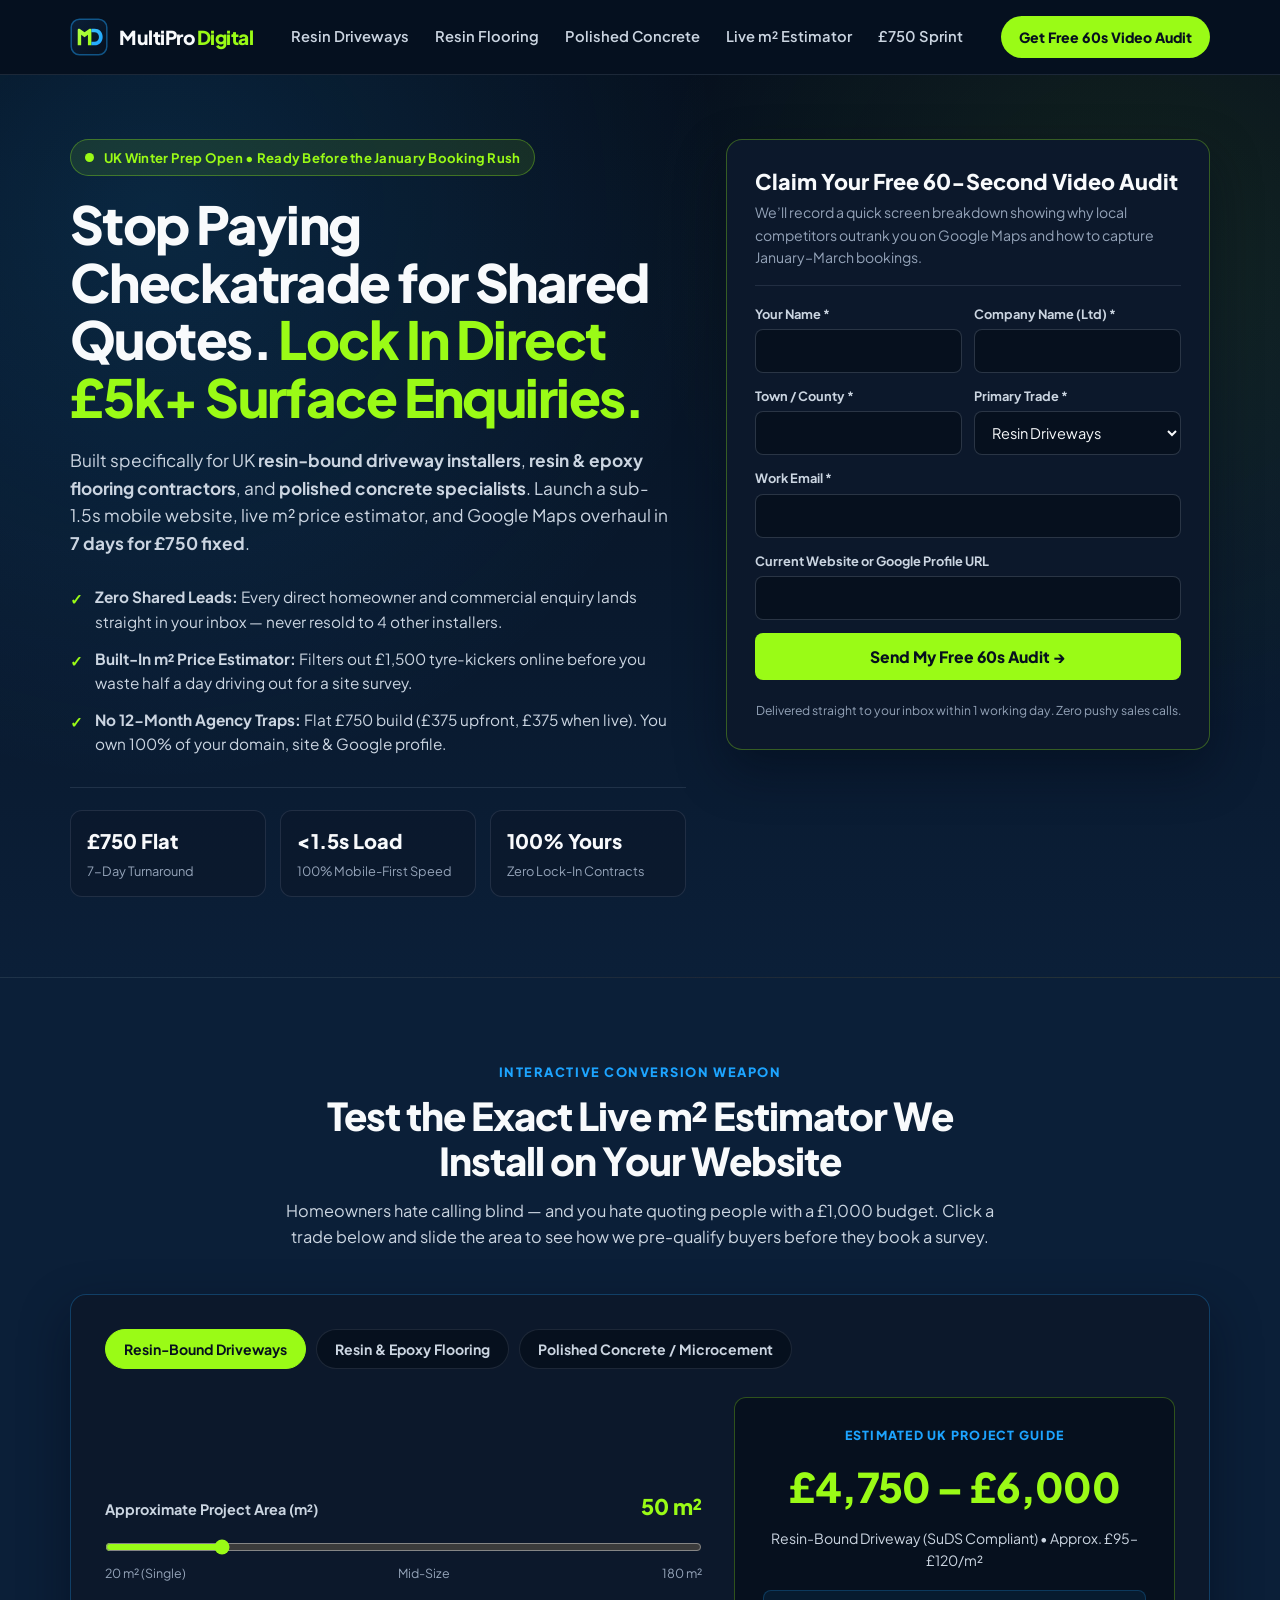
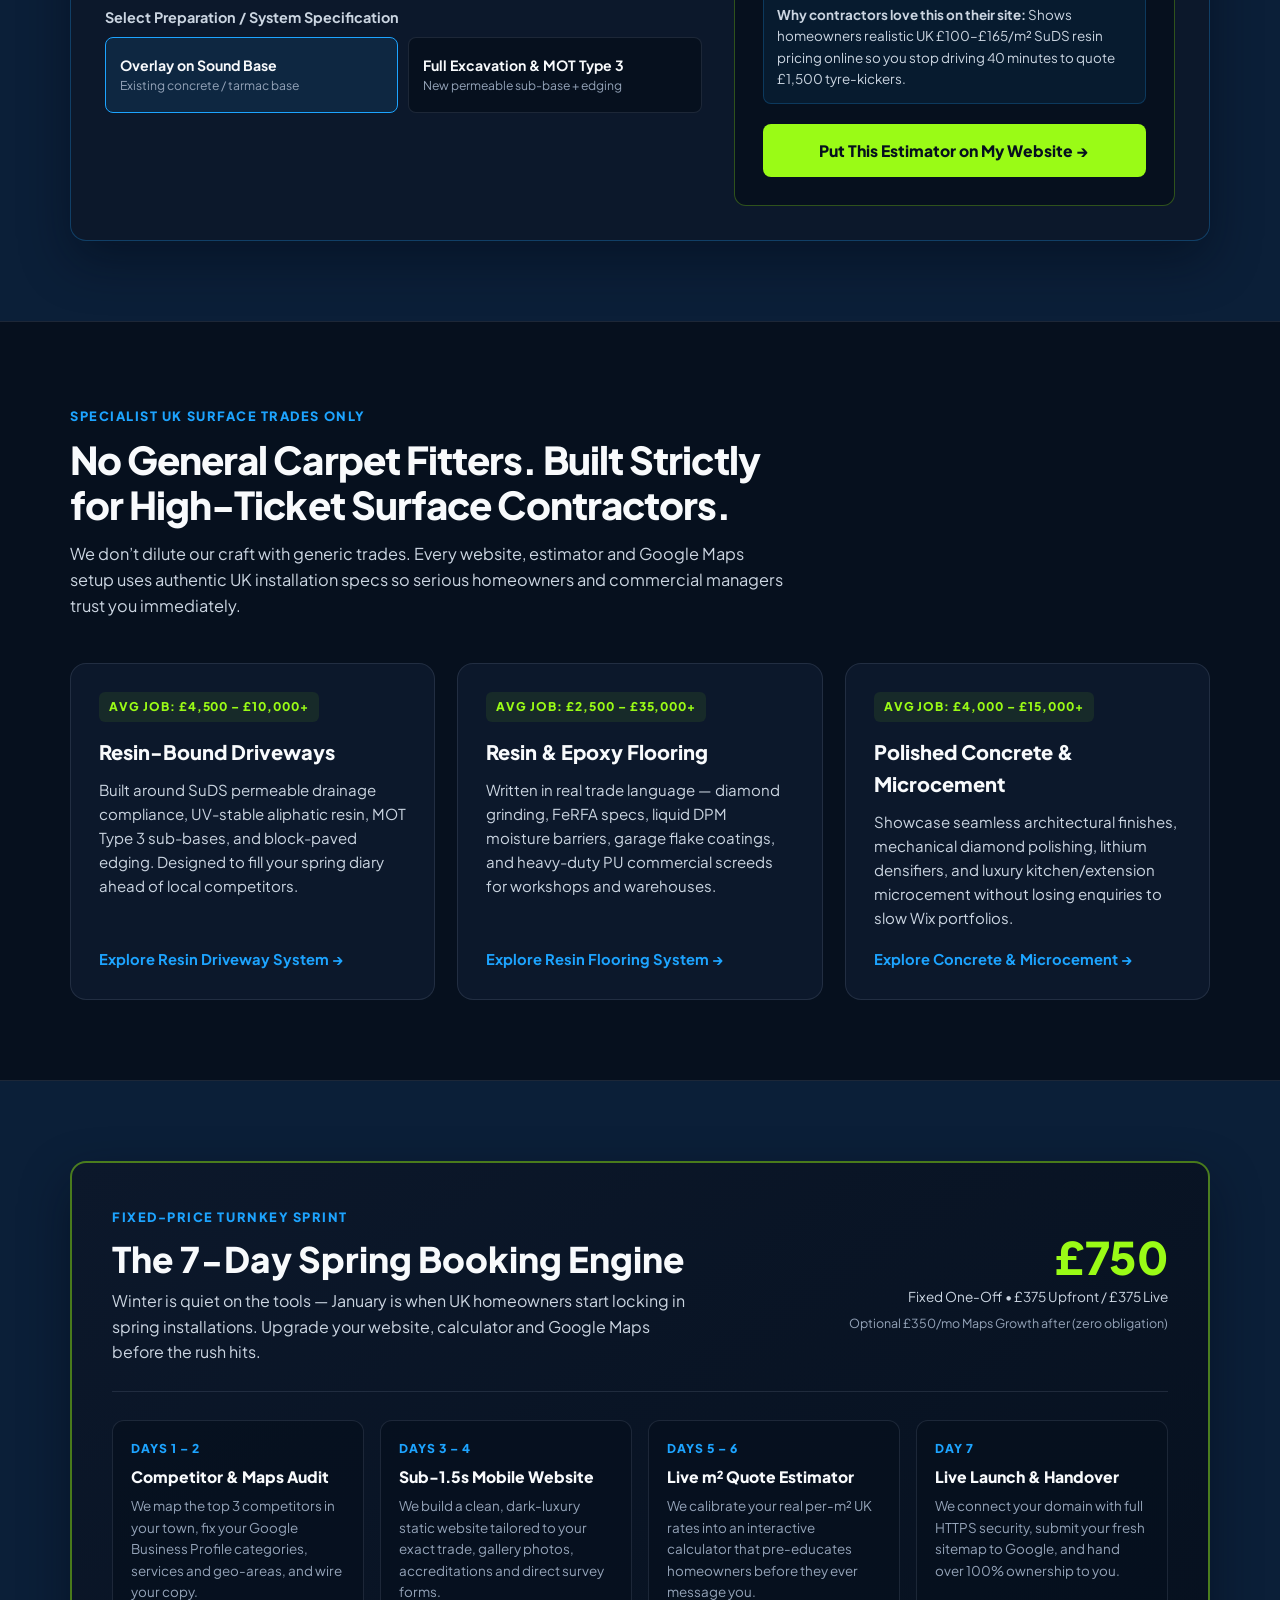
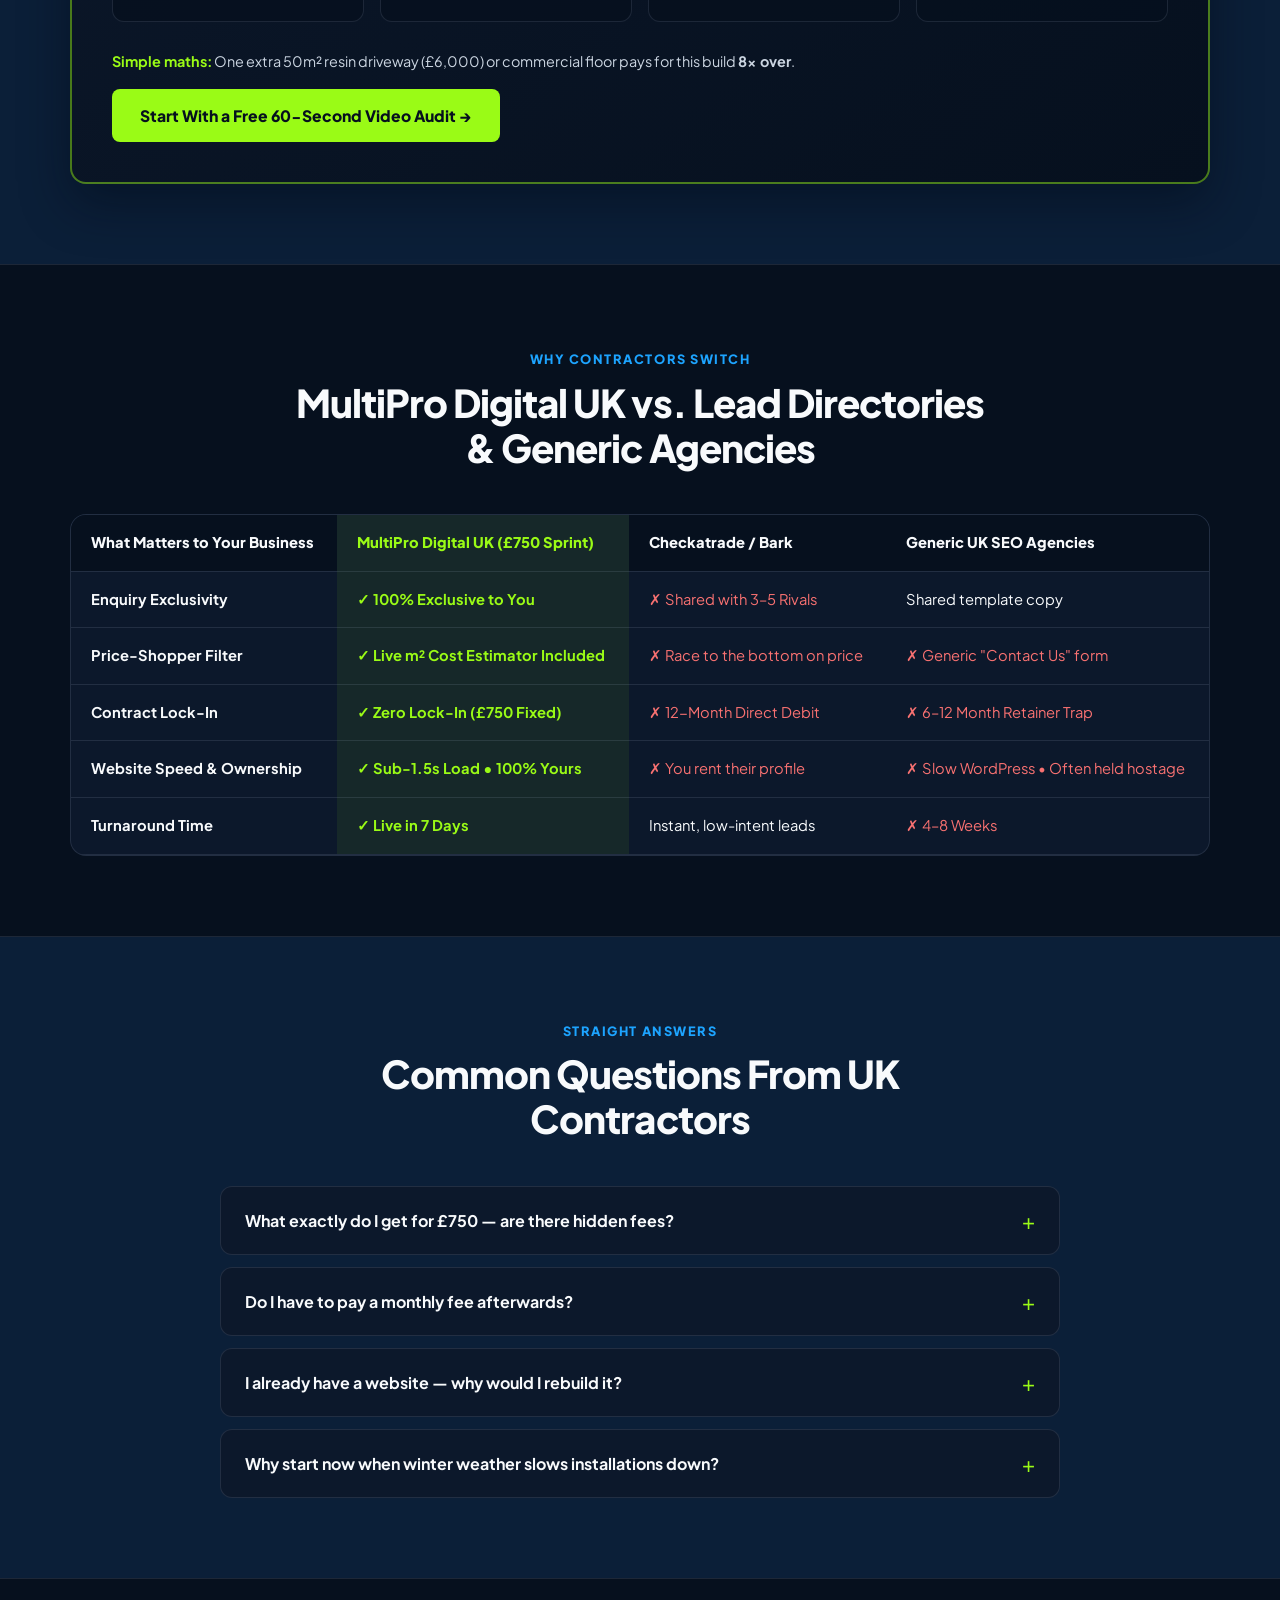
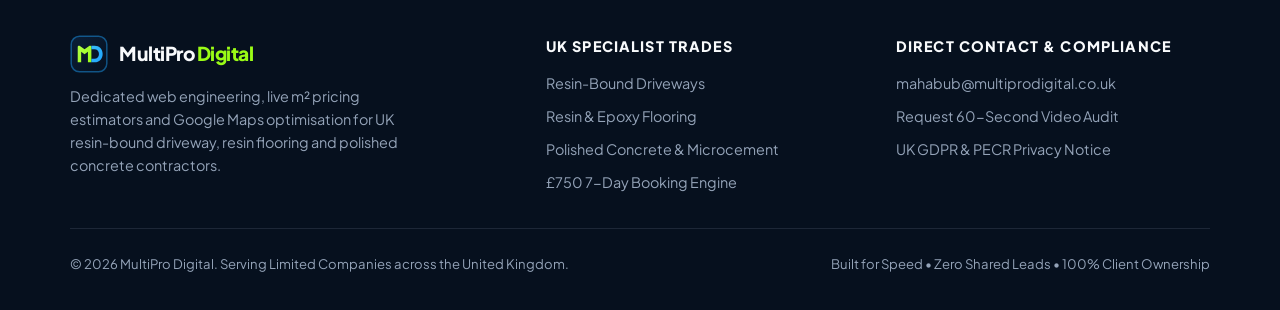
==== index.html @ d2c5cb58 "Remove form input placeholder texts across all landing pages" ====
<!DOCTYPE html>
<html lang="en-GB">
<head>
  <meta charset="UTF-8">
  <meta name="viewport" content="width=device-width, initial-scale=1.0">
  <title>MultiPro Digital UK | Websites, m² Estimators & Google Maps for Resin Driveway & Flooring Contractors</title>
  <meta name="description" content="Built exclusively for UK resin-bound driveway installers, resin/epoxy flooring firms and polished concrete contractors. Launch a sub-1.5s website, instant m² price estimator and Google Maps overhaul in 7 days for a flat £750.">
  <link rel="canonical" href="https://multiprodigital.co.uk/">
  <link rel="icon" type="image/svg+xml" href="/favicon.svg">
  <link rel="icon" href="/favicon.ico" sizes="any">
  <link rel="apple-touch-icon" href="/apple-touch-icon.png">
  <meta property="og:title" content="MultiPro Digital UK | 7-Day Spring Booking Engine for Resin & Specialist Surface Contractors">
  <meta property="og:description" content="Stop paying Checkatrade & Bark for shared leads. Get a high-speed website, live m² cost estimator and Google Maps 3-Pack overhaul in 7 days for £750 fixed.">
  <meta property="og:type" content="website">
  <meta property="og:url" content="https://multiprodigital.co.uk/">
  <link rel="preconnect" href="https://fonts.googleapis.com">
  <link rel="preconnect" href="https://fonts.gstatic.com" crossorigin>
  <link href="https://fonts.googleapis.com/css2?family=Plus+Jakarta+Sans:wght@500;600;700;800&display=optional" rel="stylesheet">
  <link rel="stylesheet" href="/styles.css">

  <script type="application/ld+json">
  {
    "@context": "https://schema.org",
    "@graph": [
      {
        "@type": "WebSite",
        "@id": "https://multiprodigital.co.uk/#website",
        "url": "https://multiprodigital.co.uk/",
        "name": "MultiPro Digital UK",
        "inLanguage": "en-GB",
        "description": "High-speed websites, instant m² pricing estimators and Google Maps optimisation for UK resin-bound driveway and specialist resin flooring contractors."
      },
      {
        "@type": "ProfessionalService",
        "@id": "https://multiprodigital.co.uk/#service",
        "name": "MultiPro Digital UK",
        "url": "https://multiprodigital.co.uk/",
        "email": "mahabub@multiprodigital.co.uk",
        "areaServed": {
          "@type": "Country",
          "name": "United Kingdom"
        },
        "priceRange": "£750",
        "serviceType": [
          "Resin-Bound Driveway Contractor Websites",
          "Resin & Epoxy Flooring Google Business Profile Optimisation",
          "Instant m² Price Estimator Software",
          "Polished Concrete & Microcement Local Search Systems"
        ]
      },
      {
        "@type": "FAQPage",
        "mainEntity": [
          {
            "@type": "Question",
            "name": "What is included in the £750 7-Day Spring Booking Engine?",
            "acceptedAnswer": {
              "@type": "Answer",
              "text": "You get a custom-built, ultra-fast mobile website, a live m² cost estimator calibrated to your real UK pricing, and a complete Google Business Profile overhaul to help you rank higher on Google Maps — delivered in 7 days for a flat £750 (£375 upfront, £375 on launch)."
            }
          },
          {
            "@type": "Question",
            "name": "Am I locked into a 12-month marketing contract?",
            "acceptedAnswer": {
              "@type": "Answer",
              "text": "Never. The £750 build is a one-off fixed fee with zero monthly lock-in. You keep 100% ownership of your domain, website and Google Business Profile. Optional ongoing Google Maps growth is strictly month-to-month."
            }
          },
          {
            "@type": "Question",
            "name": "How does the instant m² estimator stop time-wasters?",
            "acceptedAnswer": {
              "@type": "Answer",
              "text": "Homeowners enter their approximate square metres and base condition to see a realistic UK £ guide range (such as £100–£165/m² for SuDS resin driveways) before requesting a site survey. Bargain hunters expecting a £1,200 driveway filter themselves out before you burn diesel driving over."
            }
          },
          {
            "@type": "Question",
            "name": "Why not just pay Checkatrade or Bark for enquiries?",
            "acceptedAnswer": {
              "@type": "Answer",
              "text": "Lead directories resell the same homeowner's phone number to 3–5 competing installers at once, turning every quote into a race to the bottom on price. Your own Google Maps listing and high-speed website send 100% exclusive enquiries straight to your business."
            }
          }
        ]
      }
    ]
  }
  </script>
</head>
<body>
  <header class="site-header">
    <div class="container header-inner">
      <a href="/" class="brand" aria-label="MultiPro Digital Home">
        <img src="/favicon.svg" alt="" width="38" height="38" class="brand-icon" aria-hidden="true">
        <span>MultiPro <span class="brand-accent">Digital</span></span>
      </a>

      <nav class="nav-links" data-nav-links>
        <a href="/resin-driveways/">Resin Driveways</a>
        <a href="/resin-flooring/">Resin Flooring</a>
        <a href="/polished-concrete/">Polished Concrete</a>
        <a href="#estimator">Live m² Estimator</a>
        <a href="#offer">£750 Sprint</a>
      </nav>

      <a href="#audit" class="header-cta">Get Free 60s Video Audit</a>
      <button class="menu-toggle" type="button" aria-label="Toggle Menu" aria-expanded="false" data-menu-toggle>☰</button>
    </div>
  </header>

  <main>
    <!-- HERO -->
    <section class="hero">
      <div class="container hero-grid">
        <div>
          <div class="status-badge">
            <span class="pulse-dot"></span>
            UK Winter Prep Open • Ready Before the January Booking Rush
          </div>
          <h1>Stop Paying Checkatrade for Shared Quotes. <span class="accent">Lock In Direct £5k+ Surface Enquiries.</span></h1>
          <p class="hero-lead">
            Built specifically for UK <strong>resin-bound driveway installers</strong>, <strong>resin &amp; epoxy flooring contractors</strong>, and <strong>polished concrete specialists</strong>. Launch a sub-1.5s mobile website, live m² price estimator, and Google Maps overhaul in <strong>7 days for £750 fixed</strong>.
          </p>

          <ul class="hero-bullets">
            <li><span class="check-icon">✓</span><span><strong>Zero Shared Leads:</strong> Every direct homeowner and commercial enquiry lands straight in your inbox — never resold to 4 other installers.</span></li>
            <li><span class="check-icon">✓</span><span><strong>Built-In m² Price Estimator:</strong> Filters out £1,500 tyre-kickers online before you waste half a day driving out for a site survey.</span></li>
            <li><span class="check-icon">✓</span><span><strong>No 12-Month Agency Traps:</strong> Flat £750 build (£375 upfront, £375 when live). You own 100% of your domain, site &amp; Google profile.</span></li>
          </ul>

          <div class="hero-trust-strip">
            <div class="trust-metric">
              <strong>£750 Flat</strong>
              <span>7-Day Turnaround</span>
            </div>
            <div class="trust-metric">
              <strong>&lt;1.5s Load</strong>
              <span>100% Mobile-First Speed</span>
            </div>
            <div class="trust-metric">
              <strong>100% Yours</strong>
              <span>Zero Lock-In Contracts</span>
            </div>
          </div>
        </div>

        <!-- RIGHT-ALIGNED AUDIT FORM -->
        <aside class="audit-card" id="audit">
          <div class="audit-card-header">
            <h2>Claim Your Free 60-Second Video Audit</h2>
            <p>We’ll record a quick screen breakdown showing why local competitors outrank you on Google Maps and how to capture January–March bookings.</p>
          </div>

          <form class="form-grid" data-audit-form>
            <input type="hidden" name="_subject" value="New UK 60s Video Audit Request (multiprodigital.co.uk)">
            <input type="hidden" name="_template" value="table">
            <input type="hidden" name="_ts" value="">
            <input type="text" name="_honey" class="hp-field" aria-hidden="true" aria-label="Leave blank" tabindex="-1" autocomplete="off">

            <div class="form-row-2">
              <div class="form-field">
                <label for="name">Your Name *</label>
                <input id="name" name="Name" type="text" required>
              </div>
              <div class="form-field">
                <label for="company">Company Name (Ltd) *</label>
                <input id="company" name="Company" type="text" required>
              </div>
            </div>

            <div class="form-row-2">
              <div class="form-field">
                <label for="town">Town / County *</label>
                <input id="town" name="Town_County" type="text" required>
              </div>
              <div class="form-field">
                <label for="trade">Primary Trade *</label>
                <select id="trade" name="Trade" required>
                  <option value="Resin-Bound Driveways">Resin Driveways</option>
                  <option value="Resin & Epoxy Flooring">Resin &amp; Epoxy Flooring</option>
                  <option value="Polished Concrete / Microcement">Polished Concrete</option>
                </select>
              </div>
            </div>

            <div class="form-field">
              <label for="email">Work Email *</label>
              <input id="email" name="Email" type="email" required>
            </div>

            <div class="form-field">
              <label for="website">Current Website or Google Profile URL</label>
              <input id="website" name="Website" type="text">
            </div>

            <button type="submit" class="btn-primary">Send My Free 60s Audit&nbsp;→</button>
            <p class="form-footnote">Delivered straight to your inbox within 1 working day. Zero pushy sales calls.</p>
            <div class="form-feedback" data-form-feedback></div>
          </form>
        </aside>
      </div>
    </section>

    <!-- LIVE UK m2 ESTIMATOR -->
    <section class="section" id="estimator">
      <div class="container">
        <div class="section-header center">
          <span class="section-kicker">Interactive Conversion Weapon</span>
          <h2>Test the Exact Live m² Estimator We Install on Your Website</h2>
          <p>Homeowners hate calling blind — and you hate quoting people with a £1,000 budget. Click a trade below and slide the area to see how we pre-qualify buyers before they book a survey.</p>
        </div>

        <div class="estimator-shell" data-estimator data-default-trade="driveway">
          <div class="trade-tabs" role="tablist" aria-label="Select UK Surface Trade">
            <button type="button" role="tab" aria-selected="true" class="trade-tab active" data-trade-tab="driveway">Resin-Bound Driveways</button>
            <button type="button" role="tab" aria-selected="false" class="trade-tab" data-trade-tab="flooring">Resin &amp; Epoxy Flooring</button>
            <button type="button" role="tab" aria-selected="false" class="trade-tab" data-trade-tab="concrete">Polished Concrete / Microcement</button>
          </div>

          <div class="estimator-grid">
            <div class="est-controls">
              <div>
                <div class="est-label-row">
                  <label for="area-slider">Approximate Project Area (m²)</label>
                  <span class="est-area-readout" data-area-readout>50 m²</span>
                </div>
                <input id="area-slider" class="range-slider" type="range" min="20" max="180" step="5" value="50" data-area-slider>
                <div class="range-scale">
                  <span>20 m² (Single)</span>
                  <span>Mid-Size</span>
                  <span data-max-scale>180 m²</span>
                </div>
              </div>

              <div>
                <div class="est-label-row">
                  <label>Select Preparation / System Specification</label>
                </div>
                <div class="spec-options" data-spec-options></div>
              </div>
            </div>

            <div class="est-output">
              <div class="est-output-tag">Estimated UK Project Guide</div>
              <div class="est-price-range" data-price-range>£4,750 – £6,000</div>
              <div class="est-rate-detail" data-rate-detail>Resin-Bound Driveway • Approx. £95–£120/m²</div>
              <div class="est-why-box" data-why-box></div>
              <a href="#audit" class="btn-primary">Put This Estimator on My Website →</a>
            </div>
          </div>
        </div>
      </div>
    </section>

    <!-- SPECIALIST TRADE PAGES -->
    <section class="section section-dark" id="trades">
      <div class="container">
        <div class="section-header">
          <span class="section-kicker">Specialist UK Surface Trades Only</span>
          <h2>No General Carpet Fitters. Built Strictly for High-Ticket Surface Contractors.</h2>
          <p>We don’t dilute our craft with generic trades. Every website, estimator and Google Maps setup uses authentic UK installation specs so serious homeowners and commercial managers trust you immediately.</p>
        </div>

        <div class="grid-3">
          <article class="card">
            <div>
              <span class="card-tag">Avg Job: £4,500 – £10,000+</span>
              <h3>Resin-Bound Driveways</h3>
              <p>Built around SuDS permeable drainage compliance, UV-stable aliphatic resin, MOT Type 3 sub-bases, and block-paved edging. Designed to fill your spring diary ahead of local competitors.</p>
            </div>
            <a href="/resin-driveways/" class="card-link">Explore Resin Driveway System →</a>
          </article>

          <article class="card">
            <div>
              <span class="card-tag">Avg Job: £2,500 – £35,000+</span>
              <h3>Resin &amp; Epoxy Flooring</h3>
              <p>Written in real trade language — diamond grinding, FeRFA specs, liquid DPM moisture barriers, garage flake coatings, and heavy-duty PU commercial screeds for workshops and warehouses.</p>
            </div>
            <a href="/resin-flooring/" class="card-link">Explore Resin Flooring System →</a>
          </article>

          <article class="card">
            <div>
              <span class="card-tag">Avg Job: £4,000 – £15,000+</span>
              <h3>Polished Concrete &amp; Microcement</h3>
              <p>Showcase seamless architectural finishes, mechanical diamond polishing, lithium densifiers, and luxury kitchen/extension microcement without losing enquiries to slow Wix portfolios.</p>
            </div>
            <a href="/polished-concrete/" class="card-link">Explore Concrete &amp; Microcement →</a>
          </article>
        </div>
      </div>
    </section>

    <!-- £750 SPRING BOOKING ENGINE OFFER -->
    <section class="section" id="offer">
      <div class="container">
        <div class="offer-shell">
          <div class="offer-top">
            <div>
              <span class="section-kicker">Fixed-Price Turnkey Sprint</span>
              <h2 style="font-size:clamp(1.6rem,3vw,2.2rem);font-weight:800;line-height:1.2;">The 7-Day Spring Booking Engine</h2>
              <p style="color:var(--text-secondary);max-width:580px;margin-top:8px;">
                Winter is quiet on the tools — January is when UK homeowners start locking in spring installations. Upgrade your website, calculator and Google Maps before the rush hits.
              </p>
            </div>
            <div class="price-tag">
              <div class="price">£750</div>
              <span class="terms">Fixed One-Off • £375 Upfront / £375 Live</span>
              <span class="terms" style="color:var(--text-muted);font-size:0.78rem;">Optional £350/mo Maps Growth after (zero obligation)</span>
            </div>
          </div>

          <div class="sprint-steps">
            <div class="sprint-step">
              <div class="sprint-day">Days 1 – 2</div>
              <h3>Competitor &amp; Maps Audit</h3>
              <p>We map the top 3 competitors in your town, fix your Google Business Profile categories, services and geo-areas, and wire your copy.</p>
            </div>
            <div class="sprint-step">
              <div class="sprint-day">Days 3 – 4</div>
              <h3>Sub-1.5s Mobile Website</h3>
              <p>We build a clean, dark-luxury static website tailored to your exact trade, gallery photos, accreditations and direct survey forms.</p>
            </div>
            <div class="sprint-step">
              <div class="sprint-day">Days 5 – 6</div>
              <h3>Live m² Quote Estimator</h3>
              <p>We calibrate your real per-m² UK rates into an interactive calculator that pre-educates homeowners before they ever message you.</p>
            </div>
            <div class="sprint-step">
              <div class="sprint-day">Day 7</div>
              <h3>Live Launch &amp; Handover</h3>
              <p>We connect your domain with full HTTPS security, submit your fresh sitemap to Google, and hand over 100% ownership to you.</p>
            </div>
          </div>

          <div style="display:flex;flex-wrap:wrap;align-items:center;justify-content:space-between;gap:16px;">
            <p style="font-size:0.9rem;color:var(--text-secondary);">
              <strong style="color:var(--brand-lime);">Simple maths:</strong> One extra 50m² resin driveway (£6,000) or commercial floor pays for this build <strong>8× over</strong>.
            </p>
            <a href="#audit" class="btn-primary" style="width:auto;padding:14px 28px;">Start With a Free 60-Second Video Audit →</a>
          </div>
        </div>
      </div>
    </section>

    <!-- COMPARISON TABLE -->
    <section class="section section-dark">
      <div class="container">
        <div class="section-header center">
          <span class="section-kicker">Why Contractors Switch</span>
          <h2>MultiPro Digital UK vs. Lead Directories &amp; Generic Agencies</h2>
        </div>

        <div class="table-wrap">
          <table class="comp-table">
            <thead>
              <tr>
                <th>What Matters to Your Business</th>
                <th class="highlight">MultiPro Digital UK (£750 Sprint)</th>
                <th>Checkatrade / Bark</th>
                <th>Generic UK SEO Agencies</th>
              </tr>
            </thead>
            <tbody>
              <tr>
                <td><strong>Enquiry Exclusivity</strong></td>
                <td class="highlight good">✓ 100% Exclusive to You</td>
                <td class="bad">✗ Shared with 3–5 Rivals</td>
                <td>Shared template copy</td>
              </tr>
              <tr>
                <td><strong>Price-Shopper Filter</strong></td>
                <td class="highlight good">✓ Live m² Cost Estimator Included</td>
                <td class="bad">✗ Race to the bottom on price</td>
                <td class="bad">✗ Generic "Contact Us" form</td>
              </tr>
              <tr>
                <td><strong>Contract Lock-In</strong></td>
                <td class="highlight good">✓ Zero Lock-In (£750 Fixed)</td>
                <td class="bad">✗ 12-Month Direct Debit</td>
                <td class="bad">✗ 6–12 Month Retainer Trap</td>
              </tr>
              <tr>
                <td><strong>Website Speed &amp; Ownership</strong></td>
                <td class="highlight good">✓ Sub-1.5s Load • 100% Yours</td>
                <td class="bad">✗ You rent their profile</td>
                <td class="bad">✗ Slow WordPress • Often held hostage</td>
              </tr>
              <tr>
                <td><strong>Turnaround Time</strong></td>
                <td class="highlight good">✓ Live in 7 Days</td>
                <td>Instant, low-intent leads</td>
                <td class="bad">✗ 4–8 Weeks</td>
              </tr>
            </tbody>
          </table>
        </div>
      </div>
    </section>

    <!-- FAQ -->
    <section class="section" id="faq">
      <div class="container">
        <div class="section-header center">
          <span class="section-kicker">Straight Answers</span>
          <h2>Common Questions From UK Contractors</h2>
        </div>

        <div class="faq-list">
          <div class="faq-item">
            <button type="button" class="faq-question">
              <span>What exactly do I get for £750 — are there hidden fees?</span>
              <span class="plus">+</span>
            </button>
            <div class="faq-answer">
              <p>Zero hidden fees. For £750 fixed (£375 upfront, £375 once approved and live), we build your fast mobile website, wire in your bespoke UK m² cost estimator calibrated to your rates, and fully optimise your Google Business Profile categories, services and local signals. Hosting on fast global edge servers is included or set up on your own free account.</p>
            </div>
          </div>

          <div class="faq-item">
            <button type="button" class="faq-question">
              <span>Do I have to pay a monthly fee afterwards?</span>
              <span class="plus">+</span>
            </button>
            <div class="faq-answer">
              <p>No. You are under zero obligation to take a monthly plan. Once your £750 build is live, it belongs 100% to you. If you later want us to publish monthly town pages, build local citations and push your Google Maps listing into the top 3 across surrounding postcodes, our optional Maps Growth plan is £350/month on a rolling month-to-month basis.</p>
            </div>
          </div>

          <div class="faq-item">
            <button type="button" class="faq-question">
              <span>I already have a website — why would I rebuild it?</span>
              <span class="plus">+</span>
            </button>
            <div class="faq-answer">
              <p>Most UK driveway and flooring sites take 5–8 seconds to load on 4G mobile and give homeowners zero indication of realistic £/m² pricing. Over half of mobile visitors bounce back to Google and click your competitor. Request our free 60-second video audit first — if your current site is already fast and converting, we’ll tell you honestly.</p>
            </div>
          </div>

          <div class="faq-item">
            <button type="button" class="faq-question">
              <span>Why start now when winter weather slows installations down?</span>
              <span class="plus">+</span>
            </button>
            <div class="faq-answer">
              <p>UK homeowners start researching and booking spring driveways and flooring projects the moment January arrives. Google also takes a few weeks to re-index your upgraded website and Google Business Profile signals. Getting everything live now puts you ahead of rivals who wait until March to panic about empty diaries.</p>
            </div>
          </div>
        </div>
      </div>
    </section>
  </main>

  <footer class="site-footer">
    <div class="container">
      <div class="footer-grid">
        <div class="footer-col">
          <div class="brand" style="margin-bottom:12px;">
            <img src="/favicon.svg" alt="" width="34" height="34" class="brand-icon" aria-hidden="true">
            <span>MultiPro <span class="brand-accent">Digital</span></span>
          </div>
          <p style="font-size:0.9rem;color:var(--text-muted);max-width:340px;">
            Dedicated web engineering, live m² pricing estimators and Google Maps optimisation for UK resin-bound driveway, resin flooring and polished concrete contractors.
          </p>
        </div>

        <div class="footer-col">
          <h3>UK Specialist Trades</h3>
          <ul class="footer-links">
            <li><a href="/resin-driveways/">Resin-Bound Driveways</a></li>
            <li><a href="/resin-flooring/">Resin &amp; Epoxy Flooring</a></li>
            <li><a href="/polished-concrete/">Polished Concrete &amp; Microcement</a></li>
            <li><a href="/#offer">£750 7-Day Booking Engine</a></li>
          </ul>
        </div>

        <div class="footer-col">
          <h3>Direct Contact &amp; Compliance</h3>
          <ul class="footer-links">
            <li><a href="mailto:mahabub@multiprodigital.co.uk">mahabub@multiprodigital.co.uk</a></li>
            <li><a href="/#audit">Request 60-Second Video Audit</a></li>
            <li><a href="/privacy-policy/">UK GDPR &amp; PECR Privacy Notice</a></li>
          </ul>
        </div>
      </div>

      <div class="footer-bottom">
        <span>© 2026 MultiPro Digital. Serving Limited Companies across the United Kingdom.</span>
        <span>Built for Speed • Zero Shared Leads • 100% Client Ownership</span>
      </div>
    </div>
  </footer>

  <script src="/app.js" defer></script>
</body>
</html>
---- styles.css ----
:root {
  --navy-bg: #0b1f38;
  --navy-deep: #06101e;
  --slate-card: #0c182b;
  --slate-border: rgba(148, 163, 184, 0.16);
  --brand-lime: #9afb16;
  --brand-lime-hover: #b2ff4a;
  --trust-blue: #1da4ff;
  --text-primary: #f8fafc;
  --text-secondary: #cbd5e1;
  --text-muted: #94a3b8;
  --danger: #ef4444;
  --radius-lg: 16px;
  --radius-md: 12px;
  --radius-sm: 8px;
  --shadow-card: 0 20px 50px rgba(2, 8, 23, 0.45);
  --max-width: 1180px;
}

*, *::before, *::after {
  box-sizing: border-box;
  margin: 0;
  padding: 0;
}

html {
  scroll-behavior: smooth;
  font-size: 16px;
}

body {
  font-family: 'Plus Jakarta Sans', 'Inter', -apple-system, BlinkMacSystemFont, 'Segoe UI', Roboto, sans-serif;
  background-color: var(--navy-bg);
  color: var(--text-primary);
  line-height: 1.6;
  -webkit-font-smoothing: antialiased;
  overflow-x: hidden;
}

a {
  color: inherit;
  text-decoration: none;
}

img {
  max-width: 100%;
  display: block;
}

.container {
  width: 100%;
  max-width: var(--max-width);
  margin: 0 auto;
  padding: 0 20px;
}

/* Header */
.site-header {
  position: sticky;
  top: 0;
  z-index: 100;
  background: rgba(6, 16, 30, 0.92);
  backdrop-filter: blur(14px);
  border-bottom: 1px solid var(--slate-border);
}

.header-inner {
  display: flex;
  align-items: center;
  justify-content: space-between;
  height: 74px;
  gap: 20px;
}

.brand {
  display: inline-flex;
  align-items: center;
  gap: 11px;
  font-weight: 800;
  font-size: 1.2rem;
  letter-spacing: -0.025em;
  color: var(--text-primary);
  white-space: nowrap;
}

.brand-icon {
  width: 38px;
  height: 38px;
  flex-shrink: 0;
  display: block;
}

.brand-accent {
  color: var(--brand-lime);
}

.nav-links {
  display: flex;
  align-items: center;
  gap: 26px;
  font-size: 0.92rem;
  font-weight: 600;
  color: var(--text-secondary);
}

.nav-links a:hover,
.nav-links a.active {
  color: var(--brand-lime);
}

.header-cta {
  display: inline-flex;
  align-items: center;
  gap: 8px;
  padding: 10px 18px;
  background: var(--brand-lime);
  color: var(--navy-deep);
  font-weight: 800;
  font-size: 0.88rem;
  border-radius: 999px;
  transition: transform 0.15s ease, background 0.15s ease;
  white-space: nowrap;
}

.header-cta:hover {
  background: var(--brand-lime-hover);
  transform: translateY(-1px);
}

.menu-toggle {
  display: none;
  background: transparent;
  border: 1px solid var(--slate-border);
  color: var(--text-primary);
  padding: 8px 12px;
  border-radius: 8px;
  font-size: 1.1rem;
  cursor: pointer;
}

/* Badges & Pills */
.status-badge {
  display: inline-flex;
  align-items: center;
  gap: 10px;
  padding: 7px 14px;
  background: rgba(154, 251, 22, 0.1);
  border: 1px solid rgba(154, 251, 22, 0.32);
  border-radius: 999px;
  color: var(--brand-lime);
  font-size: 0.82rem;
  font-weight: 700;
  letter-spacing: 0.02em;
  margin-bottom: 20px;
}

.pulse-dot {
  width: 9px;
  height: 9px;
  border-radius: 50%;
  background: var(--brand-lime);
  box-shadow: 0 0 0 0 rgba(154, 251, 22, 0.7);
  animation: pulse 2s infinite;
}

@keyframes pulse {
  0% { box-shadow: 0 0 0 0 rgba(154, 251, 22, 0.7); }
  70% { box-shadow: 0 0 0 9px rgba(154, 251, 22, 0); }
  100% { box-shadow: 0 0 0 0 rgba(154, 251, 22, 0); }
}

.section-kicker {
  display: inline-block;
  font-size: 0.8rem;
  font-weight: 800;
  text-transform: uppercase;
  letter-spacing: 0.12em;
  color: var(--trust-blue);
  margin-bottom: 10px;
}

/* Hero */
.hero {
  padding: 64px 0 80px;
  background:
    radial-gradient(circle at 12% 15%, rgba(29, 164, 255, 0.14), transparent 42%),
    radial-gradient(circle at 88% 20%, rgba(154, 251, 22, 0.08), transparent 36%),
    linear-gradient(180deg, var(--navy-deep) 0%, var(--navy-bg) 100%);
  border-bottom: 1px solid var(--slate-border);
}

.hero-grid {
  display: grid;
  grid-template-columns: 1.12fr 0.88fr;
  gap: 40px;
  align-items: start;
}

.hero h1 {
  font-size: clamp(2.1rem, 4.1vw, 3.35rem);
  font-weight: 800;
  line-height: 1.1;
  letter-spacing: -0.03em;
  margin-bottom: 20px;
}

.hero h1 .accent {
  color: var(--brand-lime);
}

.hero-lead {
  font-size: 1.08rem;
  color: var(--text-secondary);
  margin-bottom: 28px;
  max-width: 600px;
}

.hero-bullets {
  list-style: none;
  display: grid;
  gap: 12px;
  margin-bottom: 30px;
}

.hero-bullets li {
  display: flex;
  align-items: flex-start;
  gap: 12px;
  color: var(--text-secondary);
  font-size: 0.96rem;
}

.check-icon {
  color: var(--brand-lime);
  font-weight: 900;
  flex-shrink: 0;
  margin-top: 2px;
}

.hero-trust-strip {
  display: grid;
  grid-template-columns: repeat(3, 1fr);
  gap: 14px;
  padding-top: 22px;
  border-top: 1px solid var(--slate-border);
}

.trust-metric {
  background: rgba(12, 24, 43, 0.72);
  border: 1px solid var(--slate-border);
  border-radius: var(--radius-md);
  padding: 14px 16px;
}

.trust-metric strong {
  display: block;
  font-size: 1.25rem;
  font-weight: 800;
  color: var(--text-primary);
}

.trust-metric span {
  font-size: 0.8rem;
  color: var(--text-muted);
}

/* Right-Aligned Hero Claim Form */
.audit-card {
  background: var(--slate-card);
  border: 1px solid rgba(154, 251, 22, 0.3);
  border-radius: var(--radius-lg);
  padding: 28px;
  box-shadow: var(--shadow-card);
  position: relative;
}

.audit-card-header {
  margin-bottom: 18px;
  padding-bottom: 16px;
  border-bottom: 1px solid var(--slate-border);
}

.audit-card-header h2 {
  font-size: 1.35rem;
  font-weight: 800;
  line-height: 1.25;
  margin-bottom: 6px;
}

.audit-card-header p {
  font-size: 0.88rem;
  color: var(--text-muted);
}

.form-grid {
  display: grid;
  gap: 13px;
}

.form-row-2 {
  display: grid;
  grid-template-columns: 1fr 1fr;
  gap: 12px;
}

.form-field label {
  display: block;
  font-size: 0.8rem;
  font-weight: 700;
  color: var(--text-secondary);
  margin-bottom: 5px;
}

.form-field input,
.form-field select {
  width: 100%;
  height: 44px;
  padding: 10px 13px;
  background: var(--navy-deep);
  border: 1px solid rgba(148, 163, 184, 0.25);
  border-radius: var(--radius-sm);
  color: var(--text-primary);
  font-size: 0.91rem;
  font-family: inherit;
  transition: border-color 0.15s ease, box-shadow 0.15s ease;
}

.form-field input:focus,
.form-field select:focus {
  outline: none;
  border-color: var(--brand-lime);
  box-shadow: 0 0 0 3px rgba(154, 251, 22, 0.14);
}

.btn-primary {
  width: 100%;
  padding: 14px 20px;
  background: var(--brand-lime);
  color: var(--navy-deep);
  border: none;
  border-radius: var(--radius-sm);
  font-family: inherit;
  font-size: 0.98rem;
  font-weight: 800;
  cursor: pointer;
  transition: transform 0.15s ease, background 0.15s ease;
  display: inline-flex;
  align-items: center;
  justify-content: center;
  gap: 8px;
}

.btn-primary:hover {
  background: var(--brand-lime-hover);
  transform: translateY(-1px);
}

.btn-secondary {
  display: inline-flex;
  align-items: center;
  justify-content: center;
  gap: 8px;
  padding: 13px 22px;
  background: transparent;
  color: var(--text-primary);
  border: 1px solid rgba(29, 164, 255, 0.45);
  border-radius: var(--radius-sm);
  font-weight: 700;
  font-size: 0.94rem;
  transition: background 0.15s ease, border-color 0.15s ease;
}

.btn-secondary:hover {
  background: rgba(29, 164, 255, 0.12);
  border-color: var(--trust-blue);
}

.form-footnote {
  font-size: 0.76rem;
  color: var(--text-muted);
  text-align: center;
  margin-top: 8px;
}

.form-feedback {
  display: none;
  margin-top: 14px;
  padding: 14px;
  border-radius: var(--radius-sm);
  font-size: 0.88rem;
  font-weight: 600;
}

.form-feedback.success {
  display: block;
  background: rgba(154, 251, 22, 0.12);
  border: 1px solid rgba(154, 251, 22, 0.4);
  color: var(--brand-lime);
}

.form-feedback.error {
  display: block;
  background: rgba(239, 68, 68, 0.12);
  border: 1px solid rgba(239, 68, 68, 0.4);
  color: #fca5a5;
}

.hp-field {
  position: absolute;
  left: -9999px;
  opacity: 0;
  pointer-events: none;
}

/* Sections */
.section {
  padding: 80px 0;
}

.section-dark {
  background: var(--navy-deep);
  border-top: 1px solid var(--slate-border);
  border-bottom: 1px solid var(--slate-border);
}

.section-header {
  max-width: 720px;
  margin-bottom: 44px;
}

.section-header.center {
  text-align: center;
  margin-left: auto;
  margin-right: auto;
}

.section-header h2 {
  font-size: clamp(1.75rem, 3vw, 2.45rem);
  font-weight: 800;
  line-height: 1.18;
  letter-spacing: -0.025em;
  margin-bottom: 14px;
}

.section-header p {
  color: var(--text-secondary);
  font-size: 1.02rem;
}

/* Estimator Widget */
.estimator-shell {
  background: var(--slate-card);
  border: 1px solid rgba(29, 164, 255, 0.28);
  border-radius: var(--radius-lg);
  padding: 34px;
  box-shadow: var(--shadow-card);
}

.trade-tabs {
  display: flex;
  flex-wrap: wrap;
  gap: 10px;
  margin-bottom: 28px;
}

.trade-tab {
  padding: 10px 18px;
  background: var(--navy-deep);
  border: 1px solid var(--slate-border);
  border-radius: 999px;
  color: var(--text-secondary);
  font-family: inherit;
  font-size: 0.88rem;
  font-weight: 700;
  cursor: pointer;
  transition: all 0.15s ease;
}

.trade-tab.active {
  background: var(--brand-lime);
  color: var(--navy-deep);
  border-color: var(--brand-lime);
}

.estimator-grid {
  display: grid;
  grid-template-columns: 1.15fr 0.85fr;
  gap: 32px;
  align-items: center;
}

.est-controls {
  display: grid;
  gap: 22px;
}

.est-label-row {
  display: flex;
  justify-content: space-between;
  align-items: baseline;
  margin-bottom: 8px;
}

.est-label-row label {
  font-size: 0.9rem;
  font-weight: 700;
  color: var(--text-secondary);
}

.est-area-readout {
  font-size: 1.35rem;
  font-weight: 800;
  color: var(--brand-lime);
}

.range-slider {
  width: 100%;
  accent-color: var(--brand-lime);
  height: 8px;
  cursor: pointer;
}

.range-scale {
  display: flex;
  justify-content: space-between;
  font-size: 0.78rem;
  color: var(--text-muted);
  margin-top: 6px;
}

.spec-options {
  display: grid;
  grid-template-columns: 1fr 1fr;
  gap: 10px;
  min-height: 76px;
}

.spec-btn {
  padding: 12px 14px;
  background: var(--navy-deep);
  border: 1px solid var(--slate-border);
  border-radius: var(--radius-sm);
  color: var(--text-secondary);
  text-align: left;
  cursor: pointer;
  font-family: inherit;
  transition: all 0.15s ease;
}

.spec-btn strong {
  display: block;
  font-size: 0.88rem;
  color: var(--text-primary);
  margin-bottom: 2px;
}

.spec-btn span {
  font-size: 0.76rem;
  color: var(--text-muted);
}

.spec-btn.active {
  border-color: var(--trust-blue);
  background: rgba(29, 164, 255, 0.1);
}

.est-output {
  background: var(--navy-deep);
  border: 1px solid rgba(154, 251, 22, 0.28);
  border-radius: var(--radius-md);
  padding: 28px;
  text-align: center;
}

.est-output-tag {
  font-size: 0.78rem;
  font-weight: 800;
  text-transform: uppercase;
  letter-spacing: 0.1em;
  color: var(--trust-blue);
  margin-bottom: 8px;
}

.est-price-range {
  font-size: clamp(1.9rem, 3.2vw, 2.55rem);
  font-weight: 900;
  color: var(--brand-lime);
  letter-spacing: -0.02em;
  margin-bottom: 8px;
}

.est-rate-detail {
  font-size: 0.88rem;
  color: var(--text-secondary);
  margin-bottom: 18px;
}

.est-why-box {
  background: rgba(29, 164, 255, 0.08);
  border: 1px solid rgba(29, 164, 255, 0.22);
  border-radius: var(--radius-sm);
  padding: 13px;
  font-size: 0.84rem;
  color: var(--text-secondary);
  margin-bottom: 20px;
  text-align: left;
  min-height: 76px;
}

/* Cards & Grids */
.grid-3 {
  display: grid;
  grid-template-columns: repeat(3, 1fr);
  gap: 22px;
}

.grid-2 {
  display: grid;
  grid-template-columns: repeat(2, 1fr);
  gap: 24px;
}

.card {
  background: var(--slate-card);
  border: 1px solid var(--slate-border);
  border-radius: var(--radius-lg);
  padding: 28px;
  display: flex;
  flex-direction: column;
  justify-content: space-between;
  transition: transform 0.18s ease, border-color 0.18s ease;
}

.card:hover {
  transform: translateY(-3px);
  border-color: rgba(154, 251, 22, 0.35);
}

.card-tag {
  display: inline-block;
  font-size: 0.75rem;
  font-weight: 800;
  text-transform: uppercase;
  letter-spacing: 0.08em;
  color: var(--brand-lime);
  background: rgba(154, 251, 22, 0.08);
  padding: 5px 10px;
  border-radius: 6px;
  margin-bottom: 14px;
  width: fit-content;
}

.card h3 {
  font-size: 1.25rem;
  font-weight: 800;
  margin-bottom: 10px;
}

.card p {
  font-size: 0.94rem;
  color: var(--text-secondary);
  margin-bottom: 18px;
}

.card-link {
  color: var(--trust-blue);
  font-weight: 700;
  font-size: 0.92rem;
  display: inline-flex;
  align-items: center;
  gap: 6px;
}

.card-link:hover {
  color: var(--brand-lime);
}

/* £750 Offer Box */
.offer-shell {
  background: linear-gradient(145deg, var(--slate-card), var(--navy-deep));
  border: 2px solid rgba(154, 251, 22, 0.45);
  border-radius: var(--radius-lg);
  padding: 40px;
  box-shadow: var(--shadow-card);
}

.offer-top {
  display: flex;
  flex-wrap: wrap;
  justify-content: space-between;
  align-items: center;
  gap: 20px;
  padding-bottom: 26px;
  margin-bottom: 28px;
  border-bottom: 1px solid var(--slate-border);
}

.price-tag {
  text-align: right;
}

.price-tag .price {
  font-size: 2.8rem;
  font-weight: 900;
  color: var(--brand-lime);
  line-height: 1;
}

.price-tag .terms {
  display: block;
  font-size: 0.85rem;
  color: var(--text-secondary);
  margin-top: 6px;
}

.sprint-steps {
  display: grid;
  grid-template-columns: repeat(4, 1fr);
  gap: 16px;
  margin-bottom: 28px;
}

.sprint-step {
  background: rgba(6, 16, 30, 0.72);
  border: 1px solid var(--slate-border);
  border-radius: var(--radius-md);
  padding: 18px;
}

.sprint-day {
  font-size: 0.76rem;
  font-weight: 800;
  color: var(--trust-blue);
  text-transform: uppercase;
  letter-spacing: 0.08em;
  margin-bottom: 6px;
}

.sprint-step h3 {
  font-size: 0.98rem;
  font-weight: 800;
  margin-bottom: 6px;
}

.sprint-step p {
  font-size: 0.84rem;
  color: var(--text-muted);
}

/* Comparison Table */
.table-wrap {
  overflow-x: auto;
  border-radius: var(--radius-lg);
  border: 1px solid var(--slate-border);
  background: var(--slate-card);
}

.comp-table {
  width: 100%;
  border-collapse: collapse;
  min-width: 640px;
}

.comp-table th,
.comp-table td {
  padding: 16px 20px;
  text-align: left;
  border-bottom: 1px solid var(--slate-border);
  font-size: 0.92rem;
}

.comp-table th {
  background: var(--navy-deep);
  font-weight: 800;
  color: var(--text-primary);
}

.comp-table th.highlight,
.comp-table td.highlight {
  background: rgba(154, 251, 22, 0.07);
}

.comp-table th.highlight {
  color: var(--brand-lime);
}

.good { color: var(--brand-lime); font-weight: 700; }
.bad { color: #f87171; }

/* FAQ Accordion */
.faq-list {
  display: grid;
  gap: 12px;
  max-width: 840px;
  margin: 0 auto;
}

.faq-item {
  background: var(--slate-card);
  border: 1px solid var(--slate-border);
  border-radius: var(--radius-md);
  overflow: hidden;
}

.faq-question {
  width: 100%;
  background: transparent;
  border: none;
  color: var(--text-primary);
  font-family: inherit;
  font-size: 1rem;
  font-weight: 700;
  text-align: left;
  padding: 20px 24px;
  display: flex;
  justify-content: space-between;
  align-items: center;
  gap: 16px;
  cursor: pointer;
}

.faq-question span.plus {
  color: var(--brand-lime);
  font-size: 1.35rem;
  font-weight: 400;
  transition: transform 0.2s ease;
}

.faq-item.open .faq-question span.plus {
  transform: rotate(45deg);
}

.faq-answer {
  max-height: 0;
  overflow: hidden;
  transition: max-height 0.25s ease;
}

.faq-answer p {
  padding: 0 24px 20px;
  color: var(--text-secondary);
  font-size: 0.94rem;
}

/* Breadcrumbs */
.breadcrumbs {
  display: flex;
  align-items: center;
  gap: 8px;
  font-size: 0.82rem;
  color: var(--text-muted);
  margin-bottom: 18px;
}

.breadcrumbs a:hover {
  color: var(--brand-lime);
}

/* Footer */
.site-footer {
  background: var(--navy-deep);
  border-top: 1px solid var(--slate-border);
  padding: 56px 0 36px;
}

.footer-grid {
  display: grid;
  grid-template-columns: 1.4fr 1fr 1fr;
  gap: 36px;
  padding-bottom: 34px;
  border-bottom: 1px solid var(--slate-border);
  margin-bottom: 24px;
}

.footer-col h3 {
  font-size: 0.9rem;
  font-weight: 800;
  text-transform: uppercase;
  letter-spacing: 0.08em;
  color: var(--text-primary);
  margin-bottom: 14px;
}

.footer-links {
  list-style: none;
  display: grid;
  gap: 10px;
  font-size: 0.9rem;
  color: var(--text-muted);
}

.footer-links a:hover {
  color: var(--brand-lime);
}

.footer-bottom {
  display: flex;
  flex-wrap: wrap;
  justify-content: space-between;
  gap: 12px;
  font-size: 0.82rem;
  color: var(--text-muted);
}

/* Legal Prose */
.legal-content {
  max-width: 820px;
  margin: 0 auto;
  background: var(--slate-card);
  border: 1px solid var(--slate-border);
  border-radius: var(--radius-lg);
  padding: 36px;
}

.legal-content h2 {
  font-size: 1.25rem;
  margin: 26px 0 10px;
  color: var(--brand-lime);
}

.legal-content p,
.legal-content li {
  color: var(--text-secondary);
  font-size: 0.95rem;
  margin-bottom: 10px;
}

.legal-content ul {
  padding-left: 20px;
  margin-bottom: 14px;
}

/* Responsive */
@media (max-width: 960px) {
  .hero-grid,
  .estimator-grid,
  .grid-3,
  .sprint-steps,
  .footer-grid {
    grid-template-columns: 1fr;
  }

  .price-tag {
    text-align: left;
  }

  .nav-links {
    display: none;
    position: absolute;
    top: 74px;
    left: 0;
    right: 0;
    background: var(--navy-deep);
    border-bottom: 1px solid var(--slate-border);
    flex-direction: column;
    padding: 20px;
    gap: 16px;
  }

  .nav-links.open {
    display: flex;
  }

  .menu-toggle {
    display: inline-flex;
  }

  .header-cta {
    display: none;
  }
}

@media (max-width: 600px) {
  .hero {
    padding: 40px 0 56px;
  }

  .section {
    padding: 56px 0;
  }

  .form-row-2,
  .spec-options,
  .hero-trust-strip,
  .grid-2 {
    grid-template-columns: 1fr;
  }

  .audit-card,
  .estimator-shell,
  .offer-shell {
    padding: 22px;
  }
}
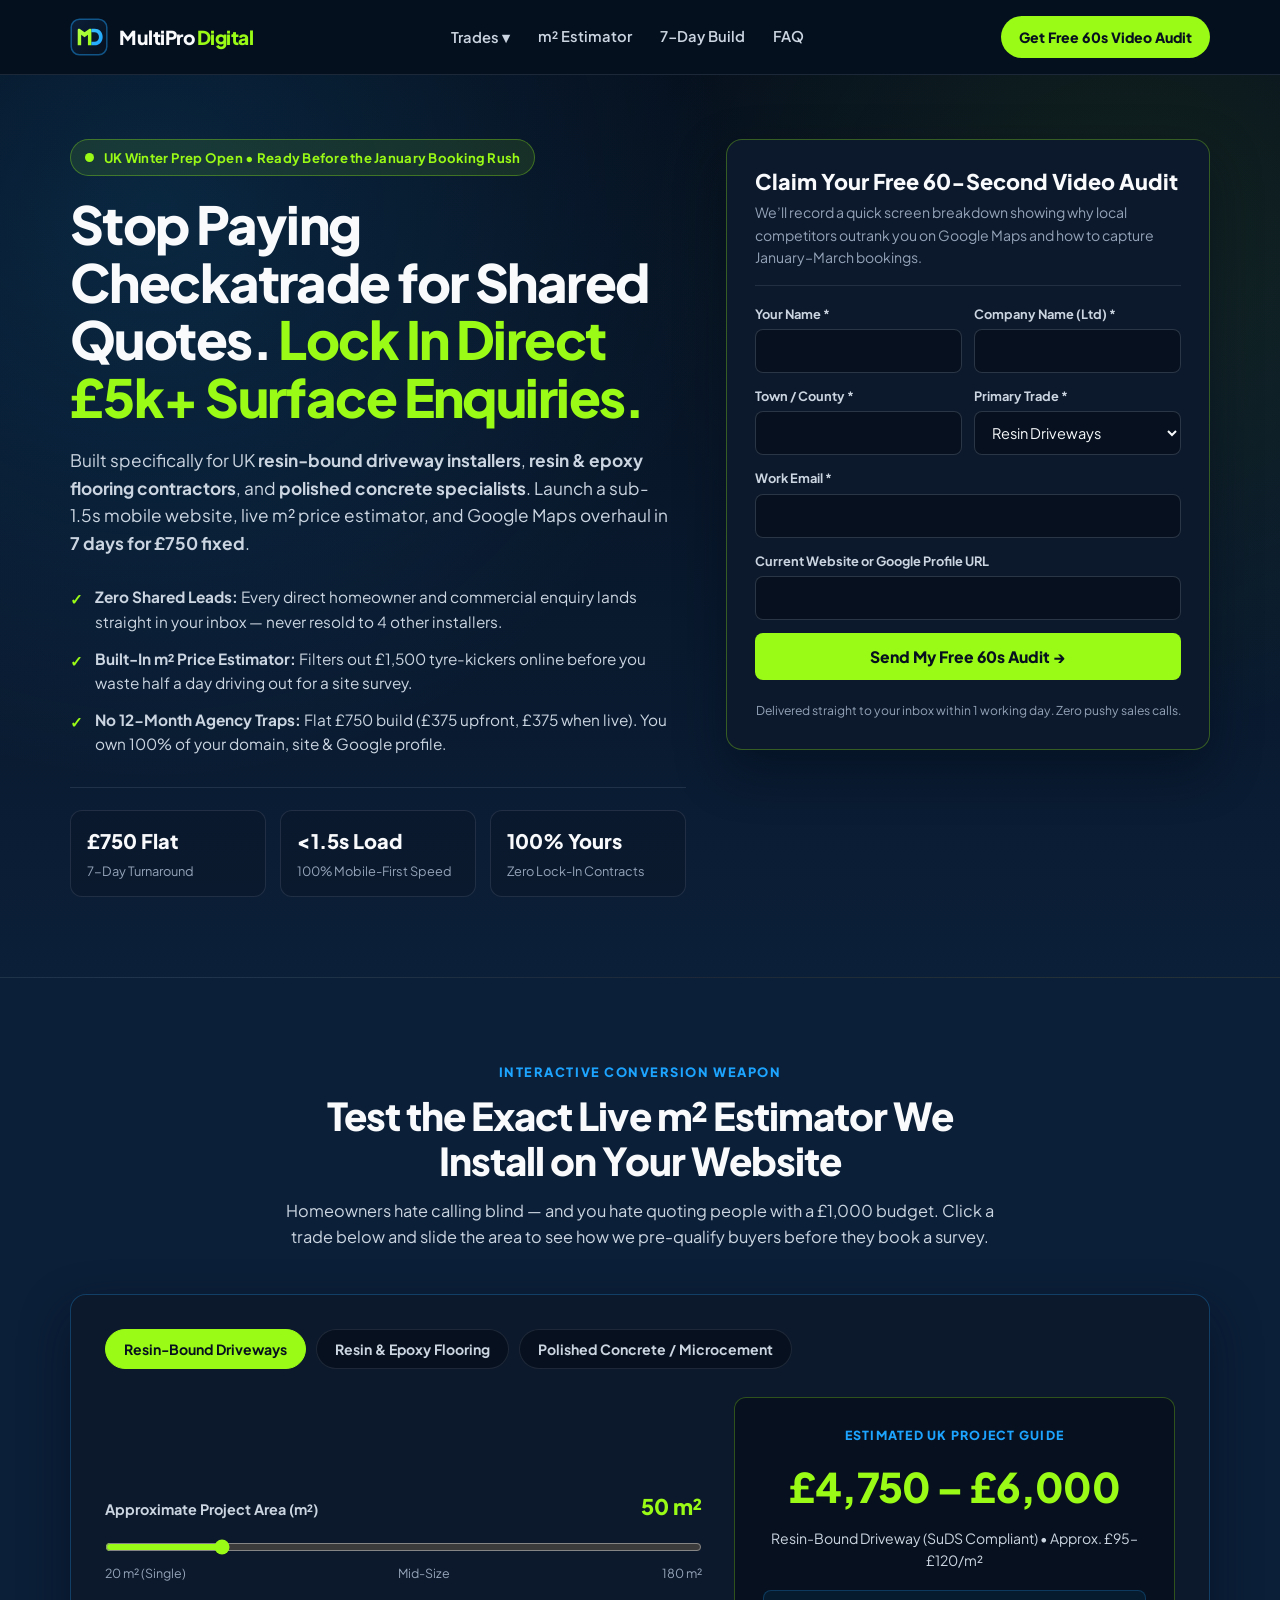
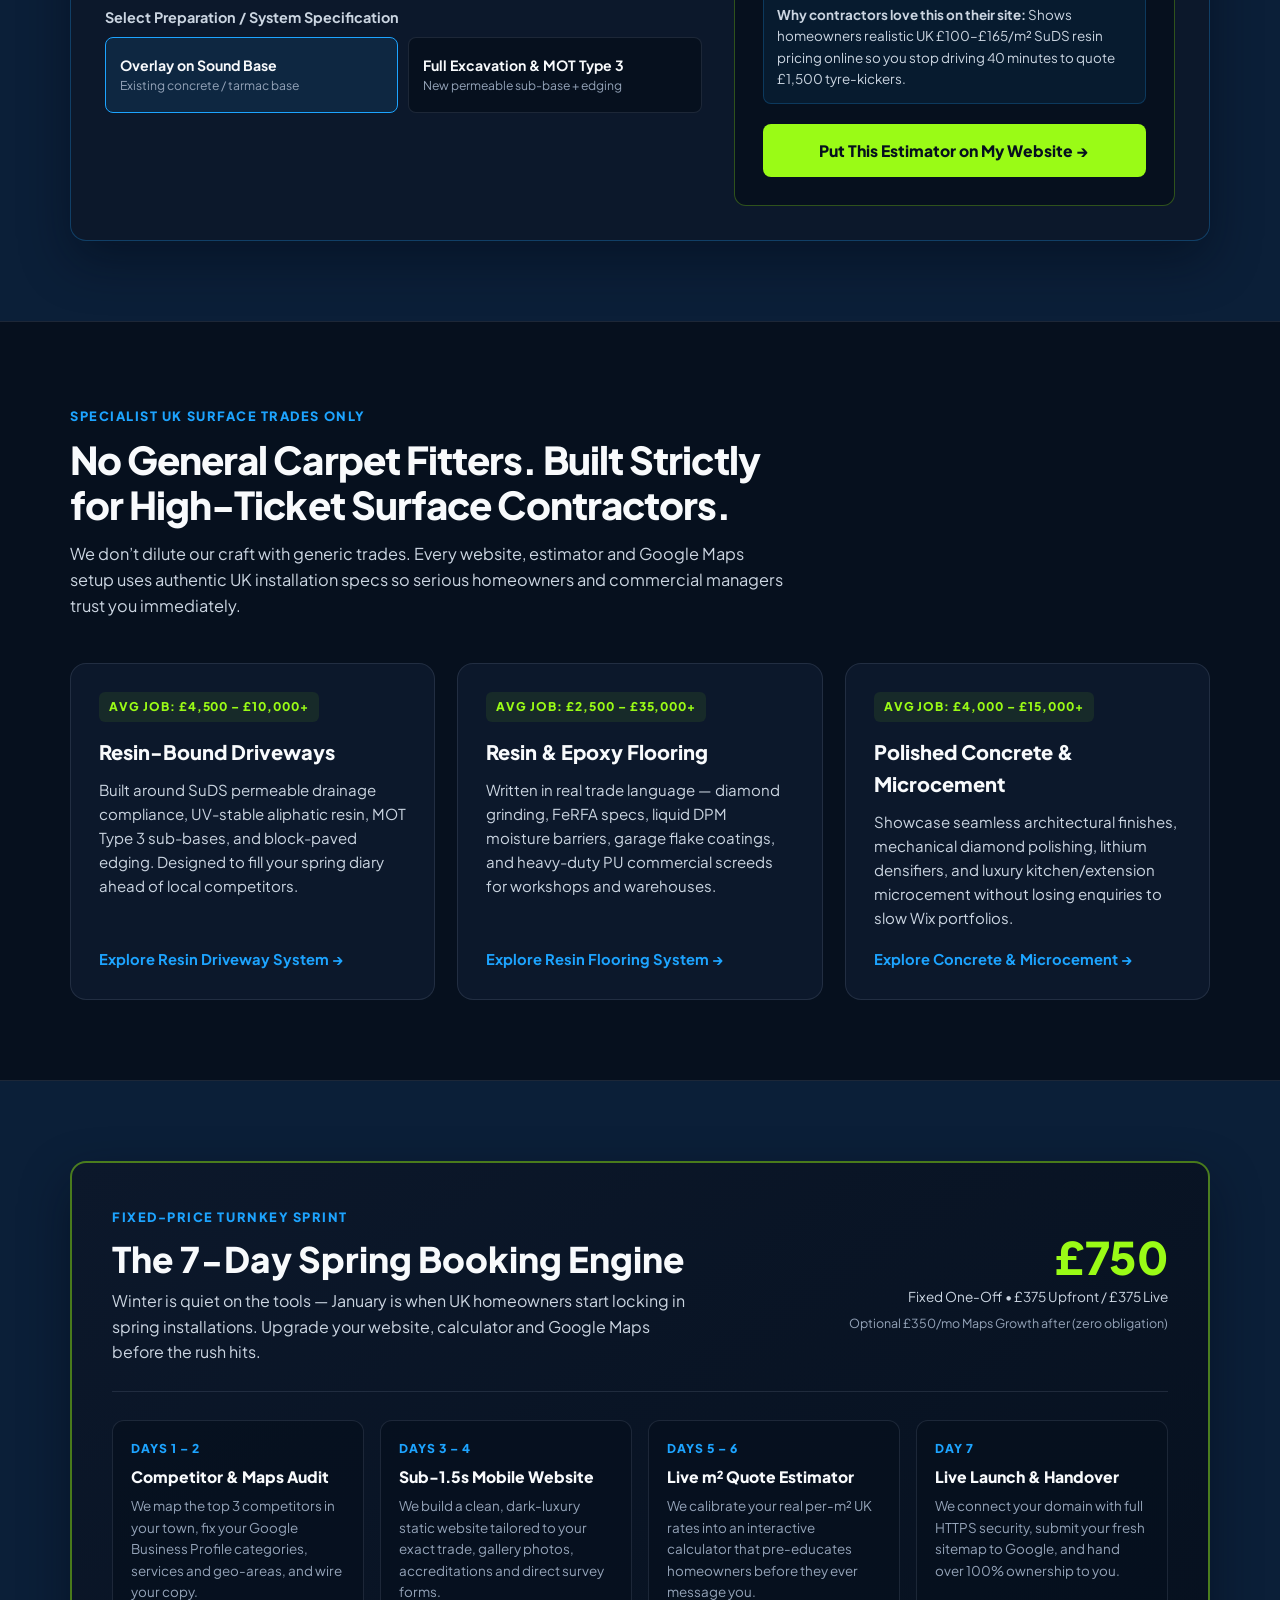
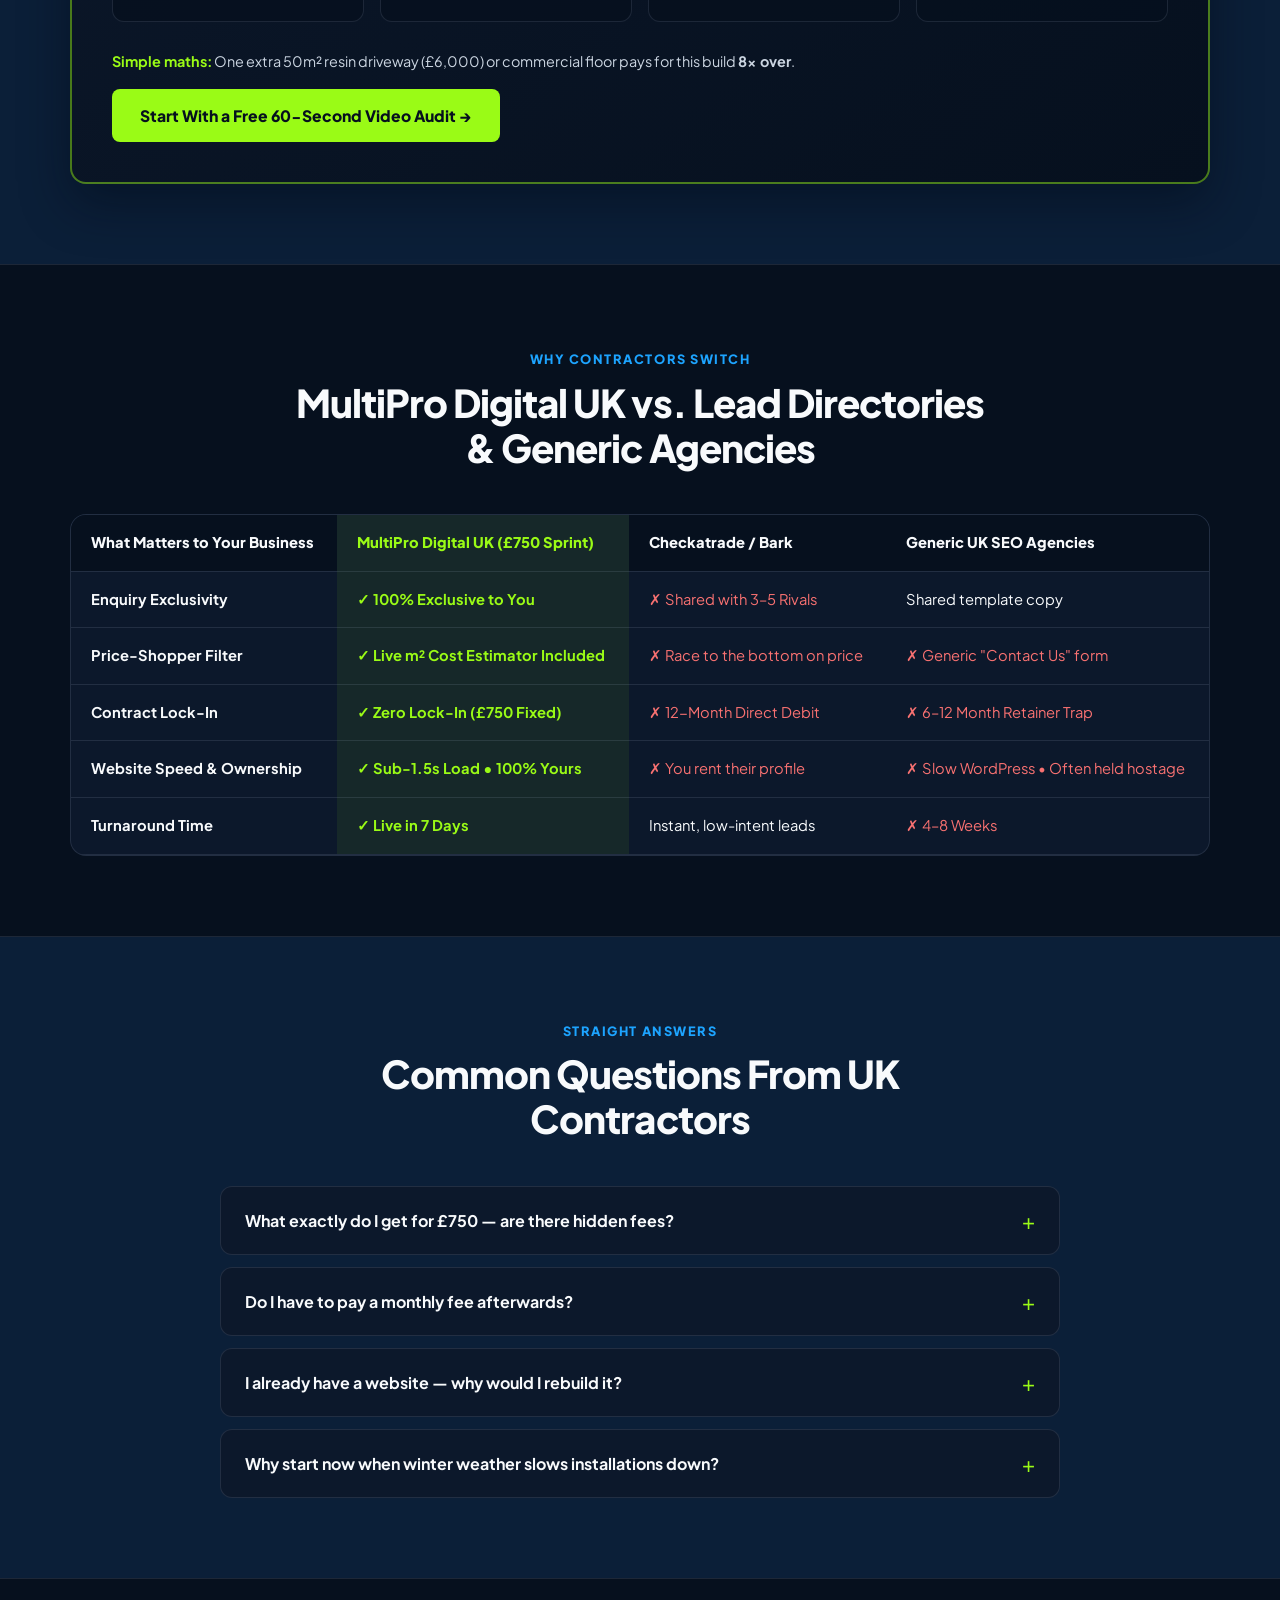
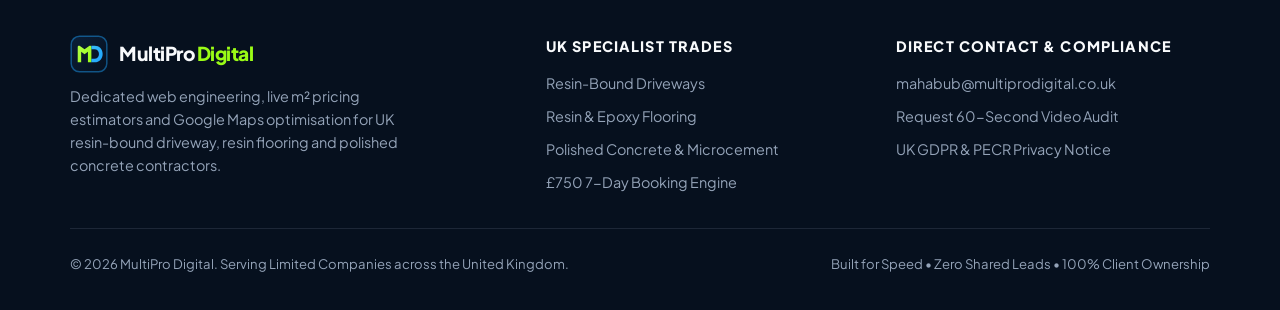
==== commit aba4da94: "CRO/UX upgrade: declutter top navbar into clean Trades dropdown and trade-focused subpage navs" ====
--- a/index.html
+++ b/index.html
@@ -98,11 +98,17 @@
       </a>
 
       <nav class="nav-links" data-nav-links>
-        <a href="/resin-driveways/">Resin Driveways</a>
-        <a href="/resin-flooring/">Resin Flooring</a>
-        <a href="/polished-concrete/">Polished Concrete</a>
-        <a href="#estimator">Live m² Estimator</a>
-        <a href="#offer">£750 Sprint</a>
+        <div class="nav-dropdown">
+          <button type="button" class="nav-dropdown-trigger" aria-haspopup="true">Trades ▾</button>
+          <div class="nav-dropdown-menu">
+            <a href="/resin-driveways/">Resin-Bound Driveways</a>
+            <a href="/resin-flooring/">Resin &amp; Epoxy Flooring</a>
+            <a href="/polished-concrete/">Polished Concrete &amp; Microcement</a>
+          </div>
+        </div>
+        <a href="#estimator">m² Estimator</a>
+        <a href="#offer">7-Day Build</a>
+        <a href="#faq">FAQ</a>
       </nav>
 
       <a href="#audit" class="header-cta">Get Free 60s Video Audit</a>
--- a/styles.css
+++ b/styles.css
@@ -97,7 +97,7 @@
 .nav-links {
   display: flex;
   align-items: center;
-  gap: 26px;
+  gap: 28px;
   font-size: 0.92rem;
   font-weight: 600;
   color: var(--text-secondary);
@@ -105,6 +105,72 @@
 
 .nav-links a:hover,
 .nav-links a.active {
+  color: var(--brand-lime);
+}
+
+.nav-dropdown {
+  position: relative;
+}
+
+.nav-dropdown-trigger {
+  background: transparent;
+  border: none;
+  color: var(--text-secondary);
+  font-family: inherit;
+  font-size: 0.92rem;
+  font-weight: 600;
+  cursor: pointer;
+  display: inline-flex;
+  align-items: center;
+  gap: 5px;
+  padding: 6px 0;
+}
+
+.nav-dropdown-trigger:hover {
+  color: var(--brand-lime);
+}
+
+.nav-dropdown-menu {
+  position: absolute;
+  top: 100%;
+  left: -12px;
+  min-width: 240px;
+  padding: 10px;
+  margin-top: 6px;
+  background: var(--navy-deep);
+  border: 1px solid var(--slate-border);
+  border-radius: var(--radius-md);
+  box-shadow: var(--shadow-card);
+  display: none;
+  flex-direction: column;
+  gap: 4px;
+  z-index: 120;
+}
+
+.nav-dropdown-menu::before {
+  content: "";
+  position: absolute;
+  top: -10px;
+  left: 0;
+  right: 0;
+  height: 10px;
+}
+
+.nav-dropdown:hover .nav-dropdown-menu,
+.nav-dropdown:focus-within .nav-dropdown-menu {
+  display: flex;
+}
+
+.nav-dropdown-menu a {
+  padding: 9px 12px;
+  border-radius: 7px;
+  font-size: 0.88rem;
+  color: var(--text-secondary);
+  transition: background 0.15s ease, color 0.15s ease;
+}
+
+.nav-dropdown-menu a:hover {
+  background: rgba(154, 251, 22, 0.08);
   color: var(--brand-lime);
 }
 
@@ -961,6 +1027,21 @@
     display: flex;
   }
 
+  .nav-dropdown {
+    width: 100%;
+    text-align: center;
+  }
+
+  .nav-dropdown-menu {
+    position: static;
+    display: flex;
+    box-shadow: none;
+    border: none;
+    background: transparent;
+    padding: 4px 0 0;
+    margin-top: 4px;
+  }
+
   .menu-toggle {
     display: inline-flex;
   }
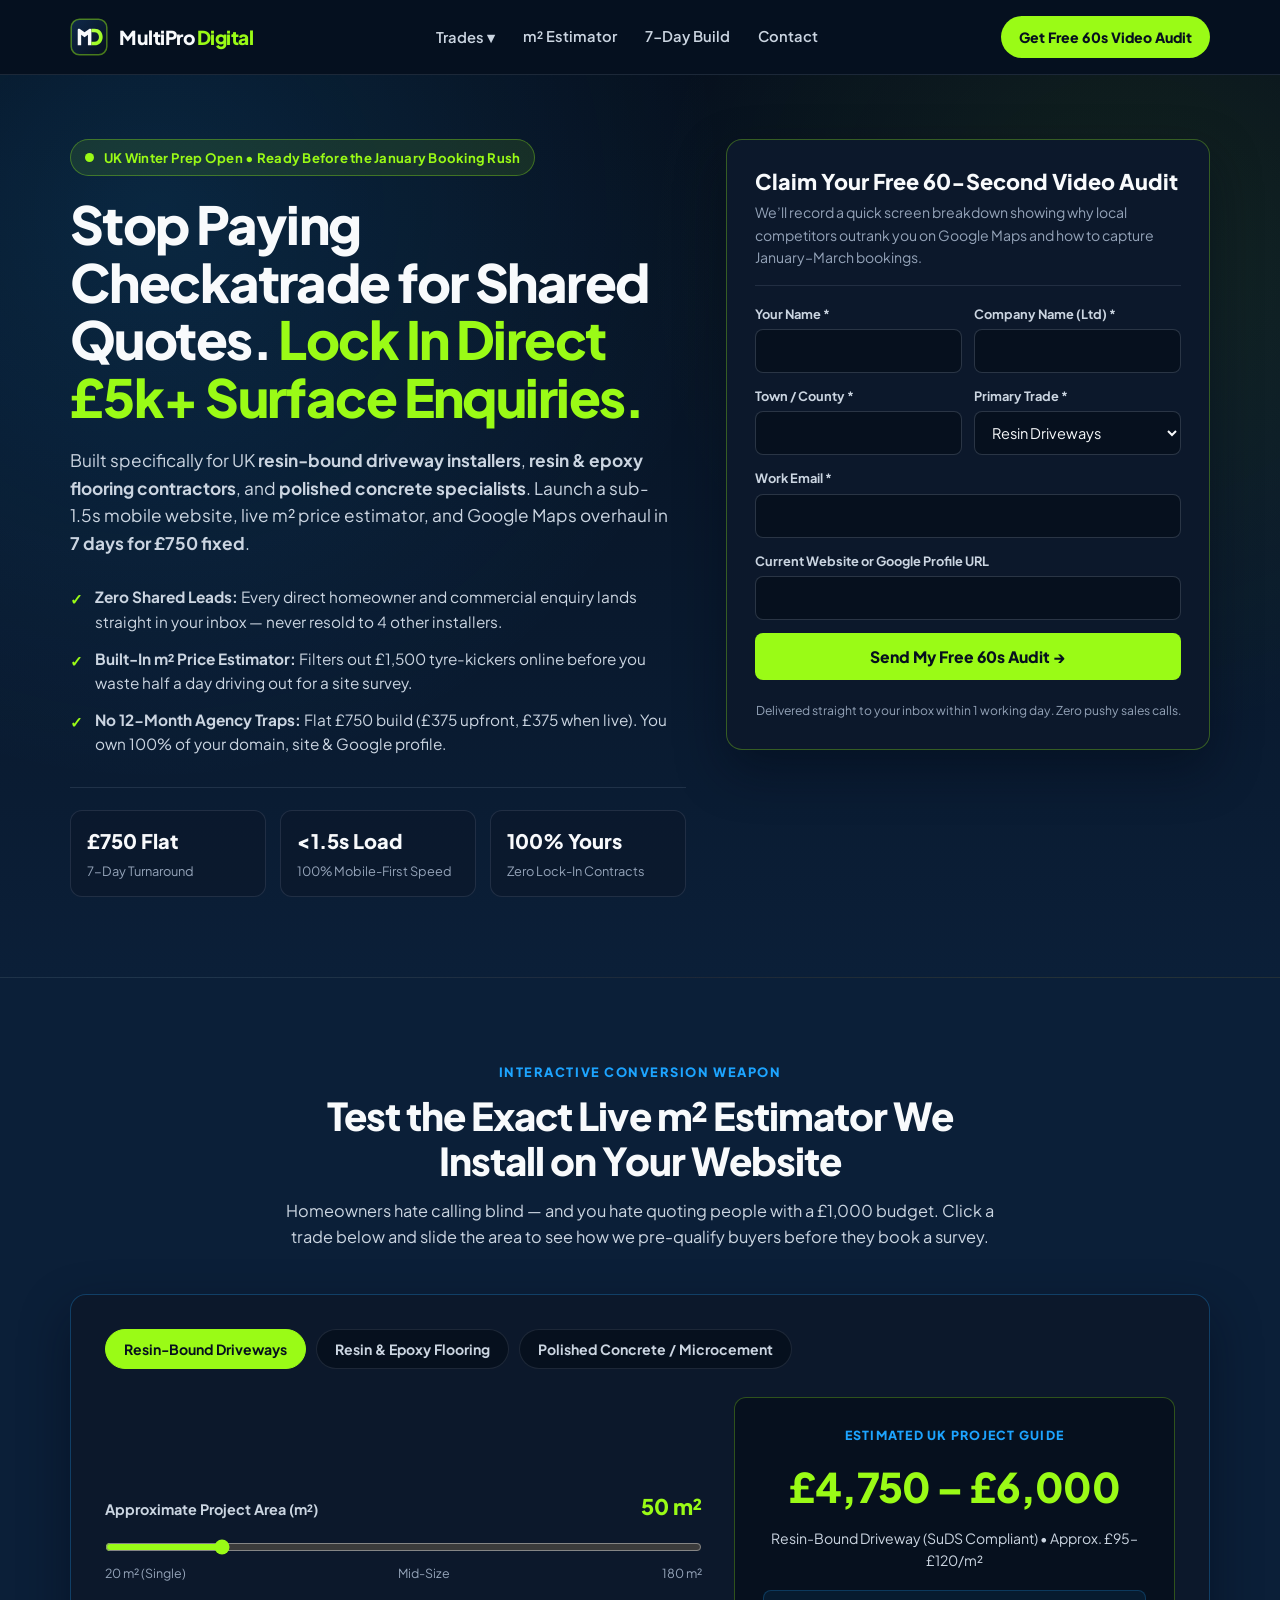
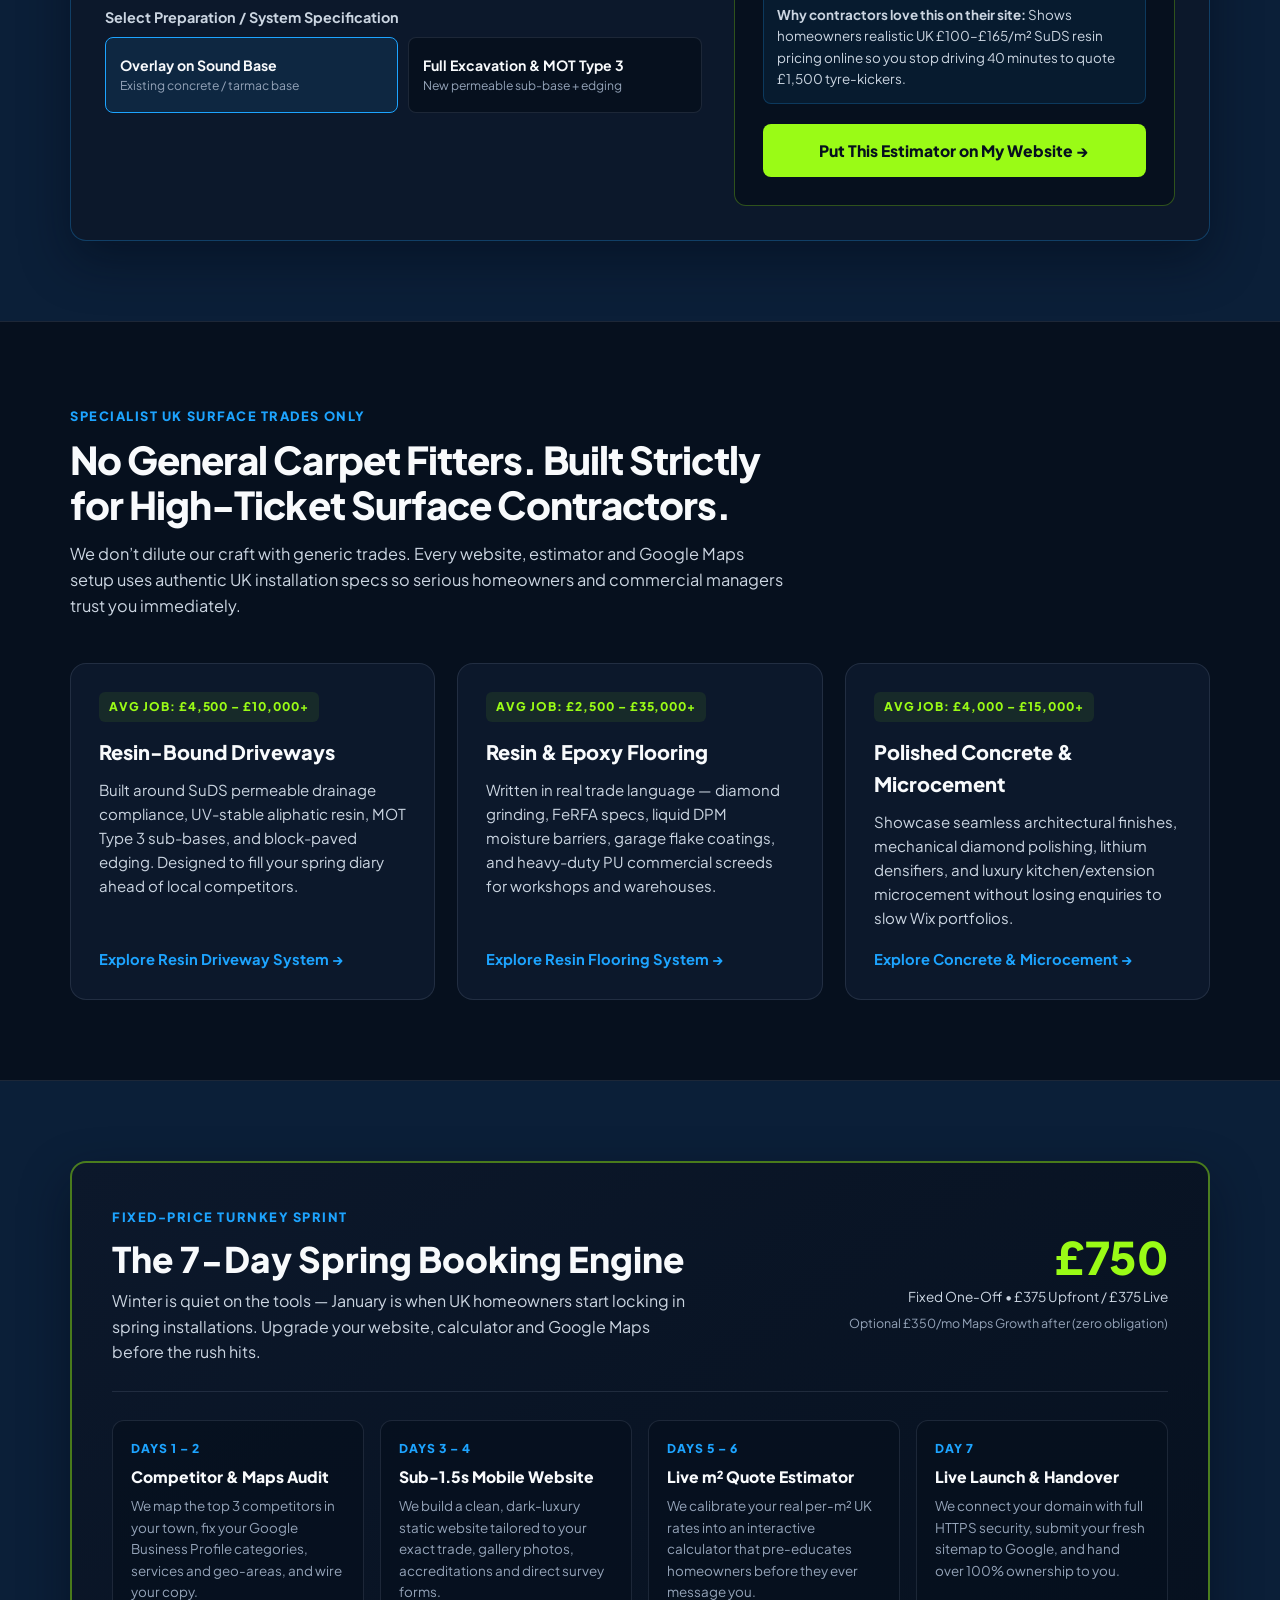
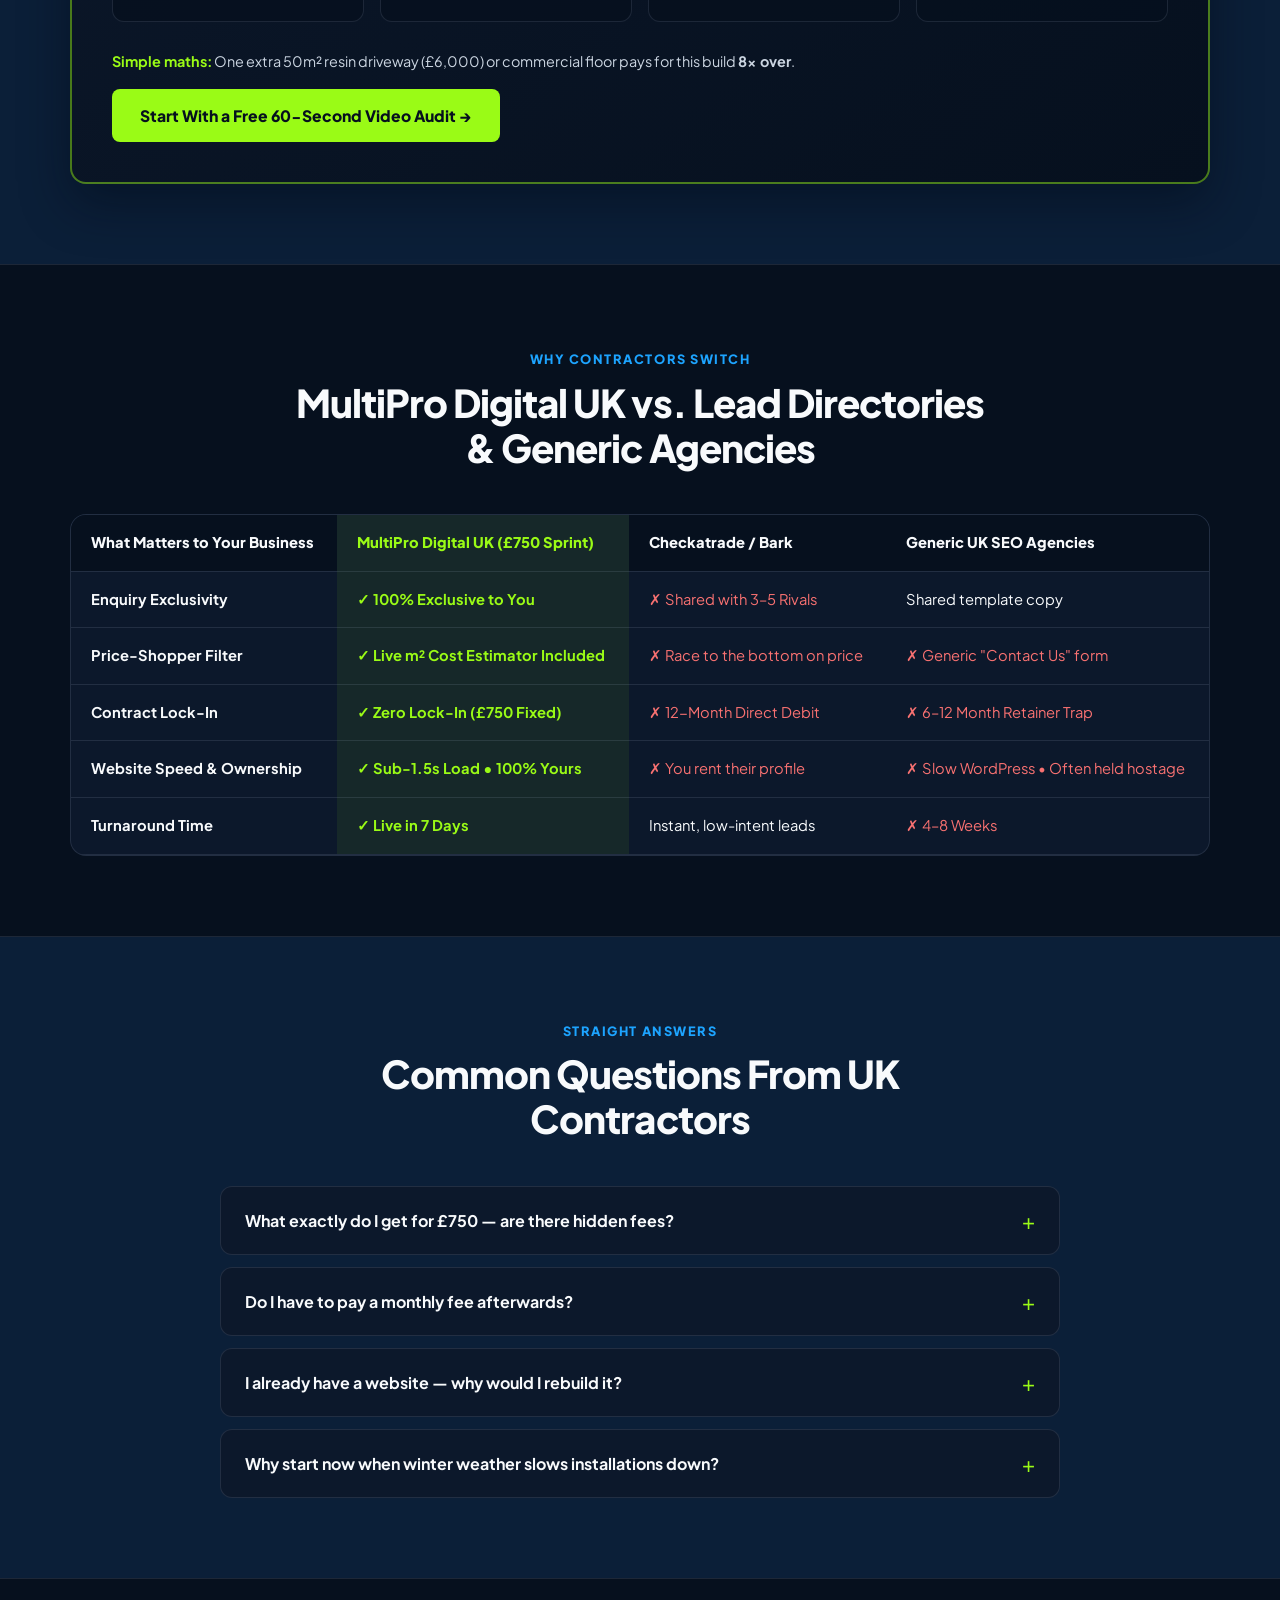
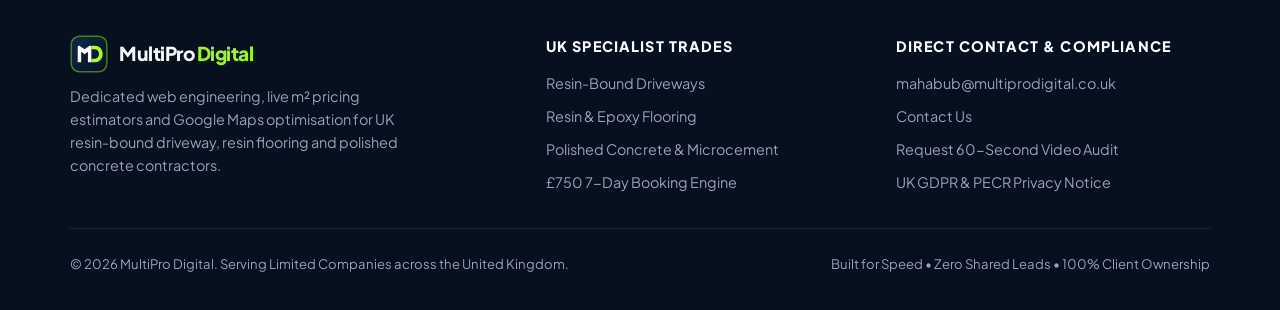
==== commit e1472731: "Remove FAQ from top nav and add dedicated UK Contact page (/contact/)" ====
--- a/index.html
+++ b/index.html
@@ -108,7 +108,7 @@
         </div>
         <a href="#estimator">m² Estimator</a>
         <a href="#offer">7-Day Build</a>
-        <a href="#faq">FAQ</a>
+        <a href="/contact/">Contact</a>
       </nav>
 
       <a href="#audit" class="header-cta">Get Free 60s Video Audit</a>
@@ -487,6 +487,7 @@
           <h3>Direct Contact &amp; Compliance</h3>
           <ul class="footer-links">
             <li><a href="mailto:mahabub@multiprodigital.co.uk">mahabub@multiprodigital.co.uk</a></li>
+            <li><a href="/contact/">Contact Us</a></li>
             <li><a href="/#audit">Request 60-Second Video Audit</a></li>
             <li><a href="/privacy-policy/">UK GDPR &amp; PECR Privacy Notice</a></li>
           </ul>
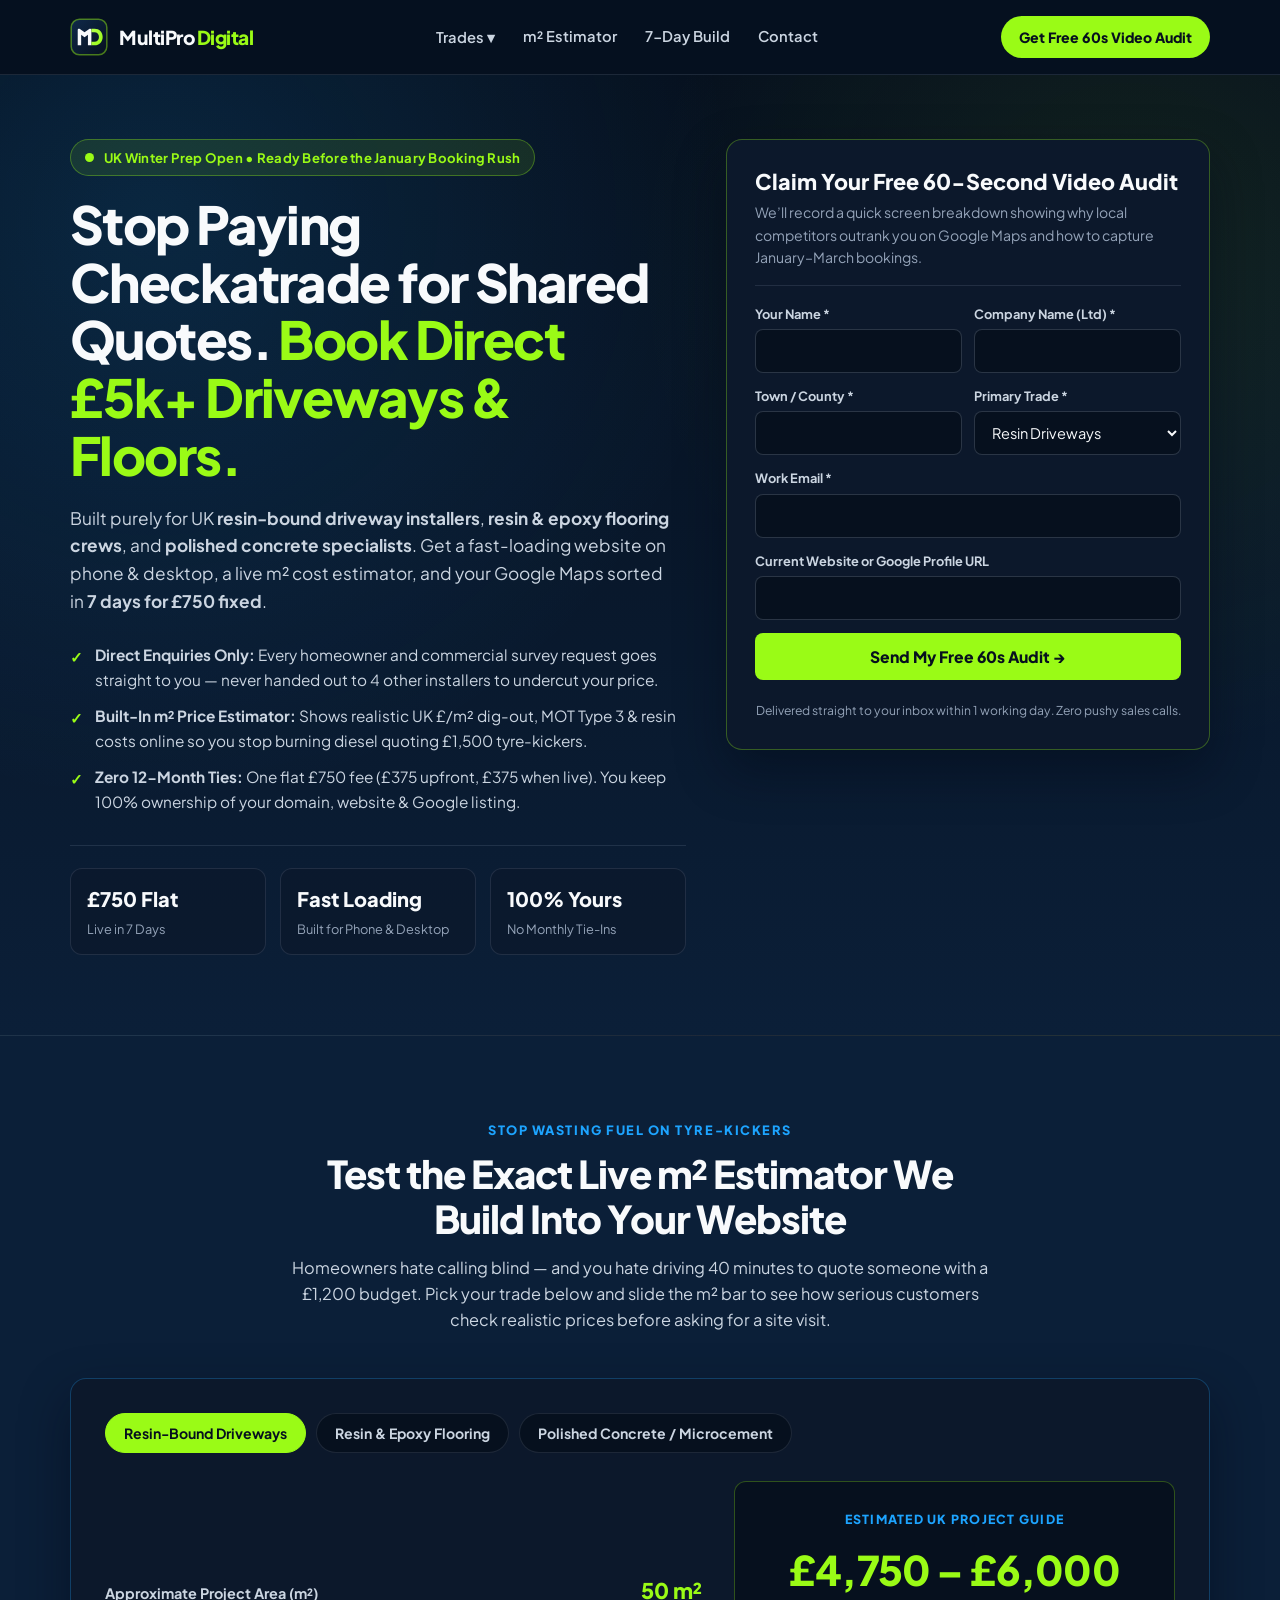
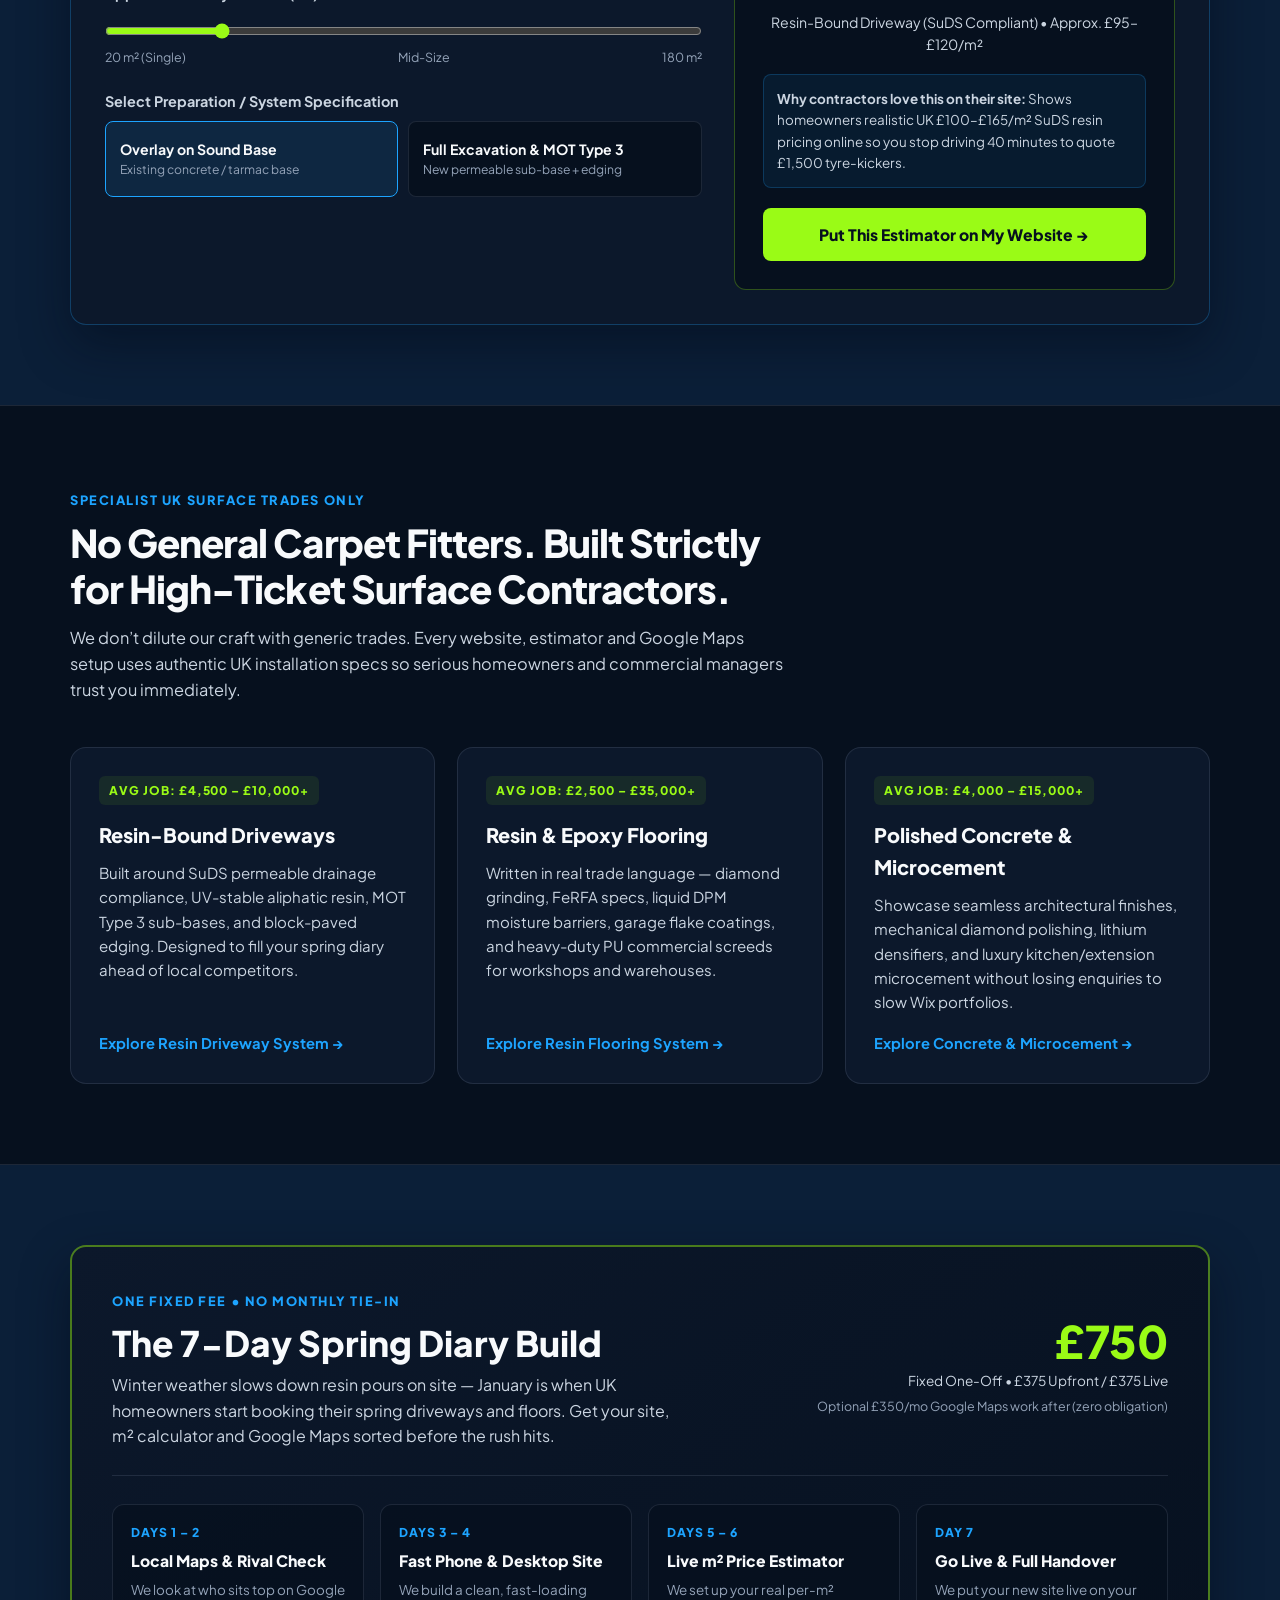
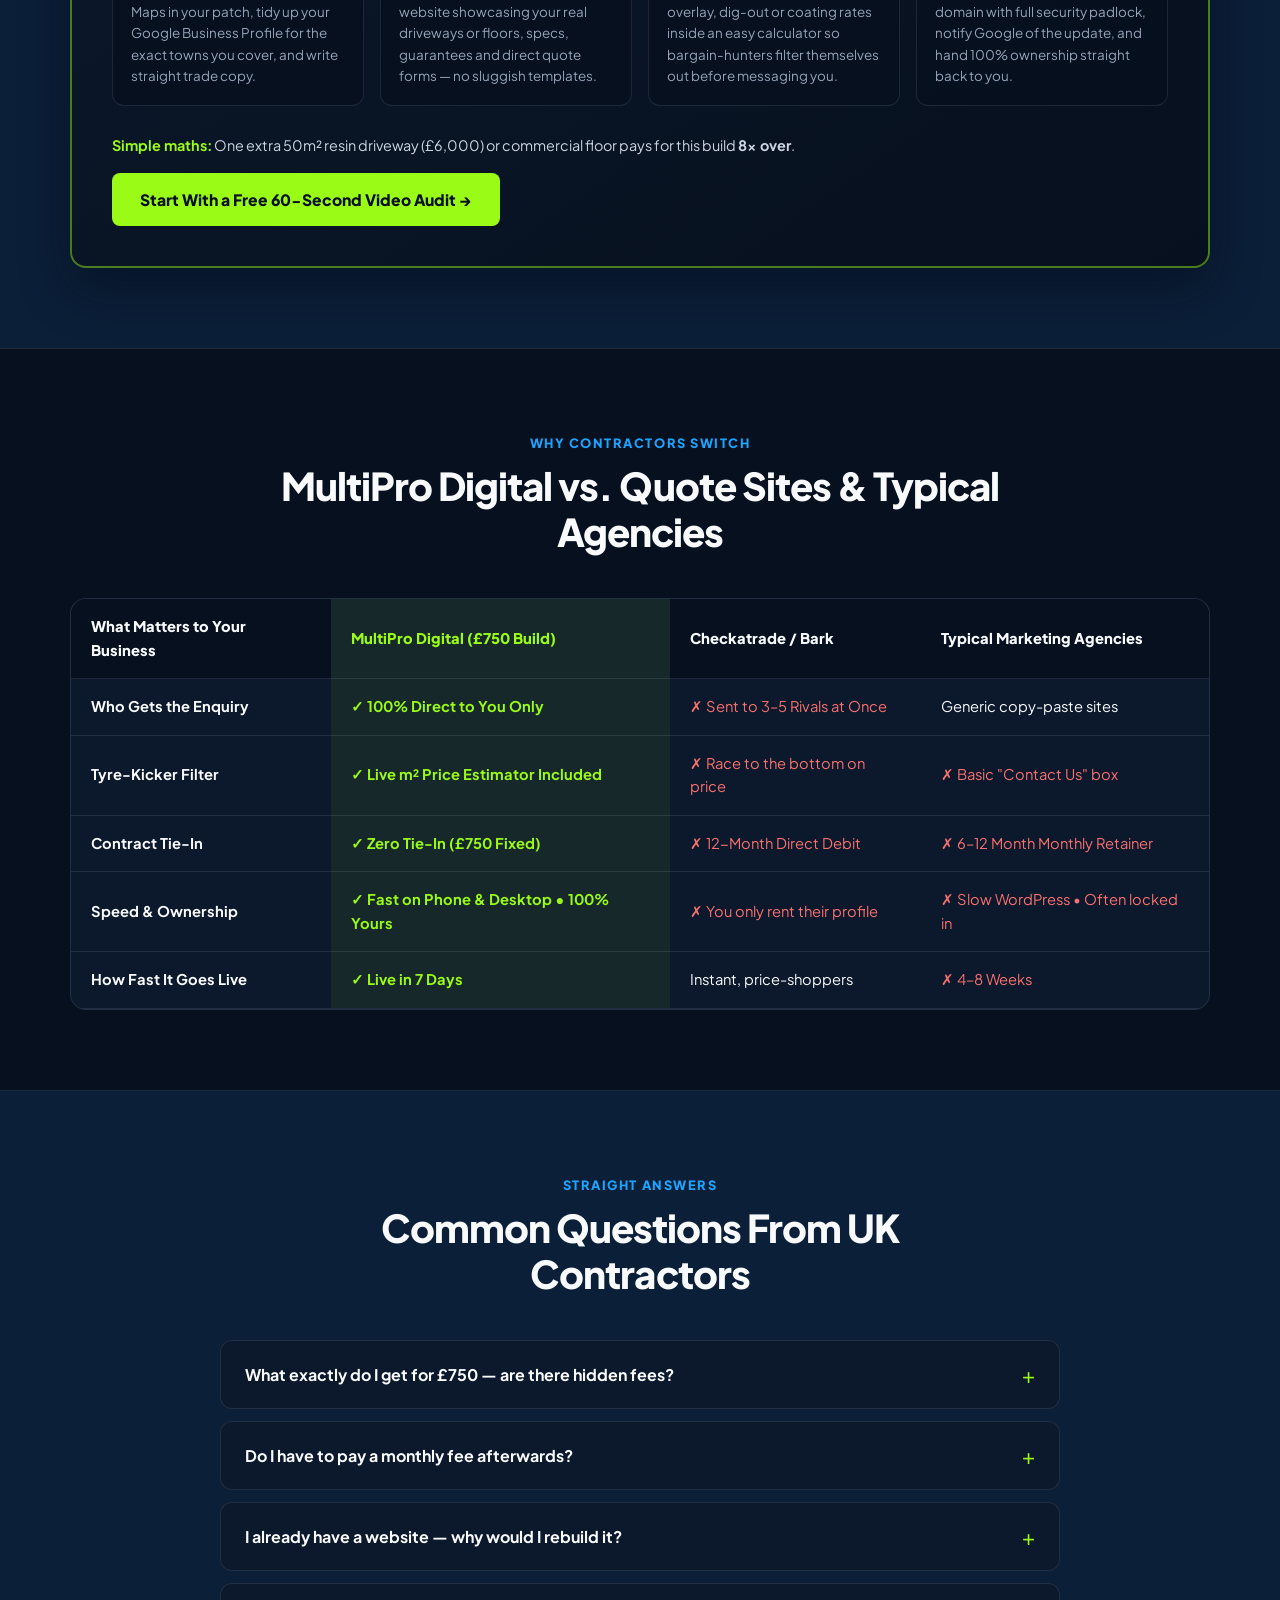
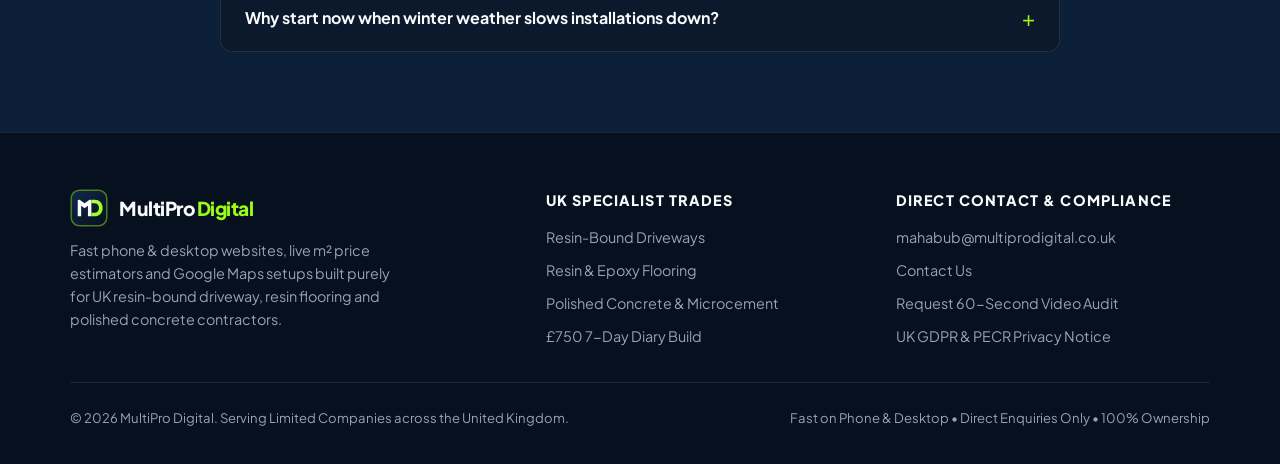
==== commit ae80da9f: "Remove all SEO/marketing jargon across UK site; rewrite in straight UK surface contractor language" ====
--- a/index.html
+++ b/index.html
@@ -4,13 +4,13 @@
   <meta charset="UTF-8">
   <meta name="viewport" content="width=device-width, initial-scale=1.0">
   <title>MultiPro Digital UK | Websites, m² Estimators & Google Maps for Resin Driveway & Flooring Contractors</title>
-  <meta name="description" content="Built exclusively for UK resin-bound driveway installers, resin/epoxy flooring firms and polished concrete contractors. Launch a sub-1.5s website, instant m² price estimator and Google Maps overhaul in 7 days for a flat £750.">
+  <meta name="description" content="Built exclusively for UK resin-bound driveway installers, resin and epoxy flooring contractors, and polished concrete specialists. Get a fast mobile and desktop website, live m² price estimator and Google Maps setup in 7 days for £750 fixed.">
   <link rel="canonical" href="https://multiprodigital.co.uk/">
   <link rel="icon" type="image/svg+xml" href="/favicon.svg">
   <link rel="icon" href="/favicon.ico" sizes="any">
   <link rel="apple-touch-icon" href="/apple-touch-icon.png">
-  <meta property="og:title" content="MultiPro Digital UK | 7-Day Spring Booking Engine for Resin & Specialist Surface Contractors">
-  <meta property="og:description" content="Stop paying Checkatrade & Bark for shared leads. Get a high-speed website, live m² cost estimator and Google Maps 3-Pack overhaul in 7 days for £750 fixed.">
+  <meta property="og:title" content="MultiPro Digital | Websites & m² Estimators for UK Resin Driveway & Flooring Contractors">
+  <meta property="og:description" content="Stop paying Checkatrade & Bark for shared quotes. Get a fast-loading phone and desktop website, live m² cost estimator and Google Maps setup in 7 days for £750 fixed.">
   <meta property="og:type" content="website">
   <meta property="og:url" content="https://multiprodigital.co.uk/">
   <link rel="preconnect" href="https://fonts.googleapis.com">
@@ -125,29 +125,29 @@
             <span class="pulse-dot"></span>
             UK Winter Prep Open • Ready Before the January Booking Rush
           </div>
-          <h1>Stop Paying Checkatrade for Shared Quotes. <span class="accent">Lock In Direct £5k+ Surface Enquiries.</span></h1>
+          <h1>Stop Paying Checkatrade for Shared Quotes. <span class="accent">Book Direct £5k+ Driveways &amp; Floors.</span></h1>
           <p class="hero-lead">
-            Built specifically for UK <strong>resin-bound driveway installers</strong>, <strong>resin &amp; epoxy flooring contractors</strong>, and <strong>polished concrete specialists</strong>. Launch a sub-1.5s mobile website, live m² price estimator, and Google Maps overhaul in <strong>7 days for £750 fixed</strong>.
+            Built purely for UK <strong>resin-bound driveway installers</strong>, <strong>resin &amp; epoxy flooring crews</strong>, and <strong>polished concrete specialists</strong>. Get a fast-loading website on phone &amp; desktop, a live m² cost estimator, and your Google Maps sorted in <strong>7 days for £750 fixed</strong>.
           </p>
 
           <ul class="hero-bullets">
-            <li><span class="check-icon">✓</span><span><strong>Zero Shared Leads:</strong> Every direct homeowner and commercial enquiry lands straight in your inbox — never resold to 4 other installers.</span></li>
-            <li><span class="check-icon">✓</span><span><strong>Built-In m² Price Estimator:</strong> Filters out £1,500 tyre-kickers online before you waste half a day driving out for a site survey.</span></li>
-            <li><span class="check-icon">✓</span><span><strong>No 12-Month Agency Traps:</strong> Flat £750 build (£375 upfront, £375 when live). You own 100% of your domain, site &amp; Google profile.</span></li>
+            <li><span class="check-icon">✓</span><span><strong>Direct Enquiries Only:</strong> Every homeowner and commercial survey request goes straight to you — never handed out to 4 other installers to undercut your price.</span></li>
+            <li><span class="check-icon">✓</span><span><strong>Built-In m² Price Estimator:</strong> Shows realistic UK £/m² dig-out, MOT Type 3 &amp; resin costs online so you stop burning diesel quoting £1,500 tyre-kickers.</span></li>
+            <li><span class="check-icon">✓</span><span><strong>Zero 12-Month Ties:</strong> One flat £750 fee (£375 upfront, £375 when live). You keep 100% ownership of your domain, website &amp; Google listing.</span></li>
           </ul>
 
           <div class="hero-trust-strip">
             <div class="trust-metric">
               <strong>£750 Flat</strong>
-              <span>7-Day Turnaround</span>
+              <span>Live in 7 Days</span>
             </div>
             <div class="trust-metric">
-              <strong>&lt;1.5s Load</strong>
-              <span>100% Mobile-First Speed</span>
+              <strong>Fast Loading</strong>
+              <span>Built for Phone &amp; Desktop</span>
             </div>
             <div class="trust-metric">
               <strong>100% Yours</strong>
-              <span>Zero Lock-In Contracts</span>
+              <span>No Monthly Tie-Ins</span>
             </div>
           </div>
         </div>
@@ -213,9 +213,9 @@
     <section class="section" id="estimator">
       <div class="container">
         <div class="section-header center">
-          <span class="section-kicker">Interactive Conversion Weapon</span>
-          <h2>Test the Exact Live m² Estimator We Install on Your Website</h2>
-          <p>Homeowners hate calling blind — and you hate quoting people with a £1,000 budget. Click a trade below and slide the area to see how we pre-qualify buyers before they book a survey.</p>
+          <span class="section-kicker">Stop Wasting Fuel on Tyre-Kickers</span>
+          <h2>Test the Exact Live m² Estimator We Build Into Your Website</h2>
+          <p>Homeowners hate calling blind — and you hate driving 40 minutes to quote someone with a £1,200 budget. Pick your trade below and slide the m² bar to see how serious customers check realistic prices before asking for a site visit.</p>
         </div>
 
         <div class="estimator-shell" data-estimator data-default-trade="driveway">
@@ -306,39 +306,39 @@
         <div class="offer-shell">
           <div class="offer-top">
             <div>
-              <span class="section-kicker">Fixed-Price Turnkey Sprint</span>
-              <h2 style="font-size:clamp(1.6rem,3vw,2.2rem);font-weight:800;line-height:1.2;">The 7-Day Spring Booking Engine</h2>
+              <span class="section-kicker">One Fixed Fee • No Monthly Tie-In</span>
+              <h2 style="font-size:clamp(1.6rem,3vw,2.2rem);font-weight:800;line-height:1.2;">The 7-Day Spring Diary Build</h2>
               <p style="color:var(--text-secondary);max-width:580px;margin-top:8px;">
-                Winter is quiet on the tools — January is when UK homeowners start locking in spring installations. Upgrade your website, calculator and Google Maps before the rush hits.
+                Winter weather slows down resin pours on site — January is when UK homeowners start booking their spring driveways and floors. Get your site, m² calculator and Google Maps sorted before the rush hits.
               </p>
             </div>
             <div class="price-tag">
               <div class="price">£750</div>
               <span class="terms">Fixed One-Off • £375 Upfront / £375 Live</span>
-              <span class="terms" style="color:var(--text-muted);font-size:0.78rem;">Optional £350/mo Maps Growth after (zero obligation)</span>
+              <span class="terms" style="color:var(--text-muted);font-size:0.78rem;">Optional £350/mo Google Maps work after (zero obligation)</span>
             </div>
           </div>
 
           <div class="sprint-steps">
             <div class="sprint-step">
               <div class="sprint-day">Days 1 – 2</div>
-              <h3>Competitor &amp; Maps Audit</h3>
-              <p>We map the top 3 competitors in your town, fix your Google Business Profile categories, services and geo-areas, and wire your copy.</p>
+              <h3>Local Maps &amp; Rival Check</h3>
+              <p>We look at who sits top on Google Maps in your patch, tidy up your Google Business Profile for the exact towns you cover, and write straight trade copy.</p>
             </div>
             <div class="sprint-step">
               <div class="sprint-day">Days 3 – 4</div>
-              <h3>Sub-1.5s Mobile Website</h3>
-              <p>We build a clean, dark-luxury static website tailored to your exact trade, gallery photos, accreditations and direct survey forms.</p>
+              <h3>Fast Phone &amp; Desktop Site</h3>
+              <p>We build a clean, fast-loading website showcasing your real driveways or floors, specs, guarantees and direct quote forms — no sluggish templates.</p>
             </div>
             <div class="sprint-step">
               <div class="sprint-day">Days 5 – 6</div>
-              <h3>Live m² Quote Estimator</h3>
-              <p>We calibrate your real per-m² UK rates into an interactive calculator that pre-educates homeowners before they ever message you.</p>
+              <h3>Live m² Price Estimator</h3>
+              <p>We set up your real per-m² overlay, dig-out or coating rates inside an easy calculator so bargain-hunters filter themselves out before messaging you.</p>
             </div>
             <div class="sprint-step">
               <div class="sprint-day">Day 7</div>
-              <h3>Live Launch &amp; Handover</h3>
-              <p>We connect your domain with full HTTPS security, submit your fresh sitemap to Google, and hand over 100% ownership to you.</p>
+              <h3>Go Live &amp; Full Handover</h3>
+              <p>We put your new site live on your domain with full security padlock, notify Google of the update, and hand 100% ownership straight back to you.</p>
             </div>
           </div>
 
@@ -357,7 +357,7 @@
       <div class="container">
         <div class="section-header center">
           <span class="section-kicker">Why Contractors Switch</span>
-          <h2>MultiPro Digital UK vs. Lead Directories &amp; Generic Agencies</h2>
+          <h2>MultiPro Digital vs. Quote Sites &amp; Typical Agencies</h2>
         </div>
 
         <div class="table-wrap">
@@ -365,40 +365,40 @@
             <thead>
               <tr>
                 <th>What Matters to Your Business</th>
-                <th class="highlight">MultiPro Digital UK (£750 Sprint)</th>
+                <th class="highlight">MultiPro Digital (£750 Build)</th>
                 <th>Checkatrade / Bark</th>
-                <th>Generic UK SEO Agencies</th>
+                <th>Typical Marketing Agencies</th>
               </tr>
             </thead>
             <tbody>
               <tr>
-                <td><strong>Enquiry Exclusivity</strong></td>
-                <td class="highlight good">✓ 100% Exclusive to You</td>
-                <td class="bad">✗ Shared with 3–5 Rivals</td>
-                <td>Shared template copy</td>
+                <td><strong>Who Gets the Enquiry</strong></td>
+                <td class="highlight good">✓ 100% Direct to You Only</td>
+                <td class="bad">✗ Sent to 3–5 Rivals at Once</td>
+                <td>Generic copy-paste sites</td>
               </tr>
               <tr>
-                <td><strong>Price-Shopper Filter</strong></td>
-                <td class="highlight good">✓ Live m² Cost Estimator Included</td>
+                <td><strong>Tyre-Kicker Filter</strong></td>
+                <td class="highlight good">✓ Live m² Price Estimator Included</td>
                 <td class="bad">✗ Race to the bottom on price</td>
-                <td class="bad">✗ Generic "Contact Us" form</td>
+                <td class="bad">✗ Basic "Contact Us" box</td>
               </tr>
               <tr>
-                <td><strong>Contract Lock-In</strong></td>
-                <td class="highlight good">✓ Zero Lock-In (£750 Fixed)</td>
+                <td><strong>Contract Tie-In</strong></td>
+                <td class="highlight good">✓ Zero Tie-In (£750 Fixed)</td>
                 <td class="bad">✗ 12-Month Direct Debit</td>
-                <td class="bad">✗ 6–12 Month Retainer Trap</td>
+                <td class="bad">✗ 6–12 Month Monthly Retainer</td>
               </tr>
               <tr>
-                <td><strong>Website Speed &amp; Ownership</strong></td>
-                <td class="highlight good">✓ Sub-1.5s Load • 100% Yours</td>
-                <td class="bad">✗ You rent their profile</td>
-                <td class="bad">✗ Slow WordPress • Often held hostage</td>
+                <td><strong>Speed &amp; Ownership</strong></td>
+                <td class="highlight good">✓ Fast on Phone &amp; Desktop • 100% Yours</td>
+                <td class="bad">✗ You only rent their profile</td>
+                <td class="bad">✗ Slow WordPress • Often locked in</td>
               </tr>
               <tr>
-                <td><strong>Turnaround Time</strong></td>
+                <td><strong>How Fast It Goes Live</strong></td>
                 <td class="highlight good">✓ Live in 7 Days</td>
-                <td>Instant, low-intent leads</td>
+                <td>Instant, price-shoppers</td>
                 <td class="bad">✗ 4–8 Weeks</td>
               </tr>
             </tbody>
@@ -422,7 +422,7 @@
               <span class="plus">+</span>
             </button>
             <div class="faq-answer">
-              <p>Zero hidden fees. For £750 fixed (£375 upfront, £375 once approved and live), we build your fast mobile website, wire in your bespoke UK m² cost estimator calibrated to your rates, and fully optimise your Google Business Profile categories, services and local signals. Hosting on fast global edge servers is included or set up on your own free account.</p>
+              <p>Zero hidden extras. For £750 fixed (£375 upfront, £375 once you sign off and it goes live), we build your fast phone and desktop website, put in your bespoke UK m² cost estimator set to your real rates, and tidy up your Google Business Profile for the towns you cover. Free fast hosting is set up directly under your own control.</p>
             </div>
           </div>
 
@@ -432,7 +432,7 @@
               <span class="plus">+</span>
             </button>
             <div class="faq-answer">
-              <p>No. You are under zero obligation to take a monthly plan. Once your £750 build is live, it belongs 100% to you. If you later want us to publish monthly town pages, build local citations and push your Google Maps listing into the top 3 across surrounding postcodes, our optional Maps Growth plan is £350/month on a rolling month-to-month basis.</p>
+              <p>No. There is zero pressure to pay anything monthly. Once your £750 website is live, it belongs 100% to you. If you later want us to build dedicated pages for surrounding towns and keep pushing your Google Maps listing higher across nearby postcodes, that’s optional at £350/month — cancel whenever you like.</p>
             </div>
           </div>
 
@@ -442,7 +442,7 @@
               <span class="plus">+</span>
             </button>
             <div class="faq-answer">
-              <p>Most UK driveway and flooring sites take 5–8 seconds to load on 4G mobile and give homeowners zero indication of realistic £/m² pricing. Over half of mobile visitors bounce back to Google and click your competitor. Request our free 60-second video audit first — if your current site is already fast and converting, we’ll tell you honestly.</p>
+              <p>Most UK driveway and resin flooring sites drag slowly on a customer’s phone and give zero idea of realistic £/m² prices. Half of homeowners close a slow page and ring the next installer on Google Maps. Grab our free 60-second video first — if your current site is already quick and doing the job, we’ll tell you straight.</p>
             </div>
           </div>
 
@@ -452,7 +452,7 @@
               <span class="plus">+</span>
             </button>
             <div class="faq-answer">
-              <p>UK homeowners start researching and booking spring driveways and flooring projects the moment January arrives. Google also takes a few weeks to re-index your upgraded website and Google Business Profile signals. Getting everything live now puts you ahead of rivals who wait until March to panic about empty diaries.</p>
+              <p>Homeowners start measuring up and booking spring driveways and flooring jobs the moment January arrives. Google also takes a few weeks to notice an upgraded website and updated Google Maps listing. Getting sorted while things are quieter on site puts you ahead of rivals who wait until March to worry about empty diaries.</p>
             </div>
           </div>
         </div>
@@ -469,7 +469,7 @@
             <span>MultiPro <span class="brand-accent">Digital</span></span>
           </div>
           <p style="font-size:0.9rem;color:var(--text-muted);max-width:340px;">
-            Dedicated web engineering, live m² pricing estimators and Google Maps optimisation for UK resin-bound driveway, resin flooring and polished concrete contractors.
+            Fast phone &amp; desktop websites, live m² price estimators and Google Maps setups built purely for UK resin-bound driveway, resin flooring and polished concrete contractors.
           </p>
         </div>
 
@@ -479,7 +479,7 @@
             <li><a href="/resin-driveways/">Resin-Bound Driveways</a></li>
             <li><a href="/resin-flooring/">Resin &amp; Epoxy Flooring</a></li>
             <li><a href="/polished-concrete/">Polished Concrete &amp; Microcement</a></li>
-            <li><a href="/#offer">£750 7-Day Booking Engine</a></li>
+            <li><a href="/#offer">£750 7-Day Diary Build</a></li>
           </ul>
         </div>
 
@@ -496,7 +496,7 @@
 
       <div class="footer-bottom">
         <span>© 2026 MultiPro Digital. Serving Limited Companies across the United Kingdom.</span>
-        <span>Built for Speed • Zero Shared Leads • 100% Client Ownership</span>
+        <span>Fast on Phone &amp; Desktop • Direct Enquiries Only • 100% Ownership</span>
       </div>
     </div>
   </footer>
--- a/styles.css
+++ b/styles.css
@@ -471,6 +471,110 @@
   color: #fca5a5;
 }
 
+/* Modern Confirmation State */
+@keyframes confirmPop {
+  0% { opacity: 0; transform: translateY(10px) scale(0.98); }
+  100% { opacity: 1; transform: translateY(0) scale(1); }
+}
+
+.confirm-panel {
+  animation: confirmPop 0.35s cubic-bezier(0.16, 1, 0.3, 1) forwards;
+  text-align: center;
+  padding: 10px 4px 4px;
+}
+
+.confirm-icon-wrap {
+  width: 62px;
+  height: 62px;
+  margin: 0 auto 18px;
+  border-radius: 50%;
+  background: rgba(154, 251, 22, 0.14);
+  border: 2px solid rgba(154, 251, 22, 0.55);
+  box-shadow: 0 0 28px rgba(154, 251, 22, 0.22);
+  display: flex;
+  align-items: center;
+  justify-content: center;
+  color: var(--brand-lime);
+}
+
+.confirm-panel h3 {
+  font-size: 1.35rem;
+  font-weight: 800;
+  color: var(--text-primary);
+  margin-bottom: 8px;
+  line-height: 1.25;
+}
+
+.confirm-lead {
+  font-size: 0.9rem;
+  color: var(--text-secondary);
+  margin-bottom: 20px;
+  line-height: 1.55;
+}
+
+.confirm-lead strong {
+  color: var(--text-primary);
+}
+
+.confirm-steps {
+  background: var(--navy-deep);
+  border: 1px solid var(--slate-border);
+  border-radius: var(--radius-md);
+  padding: 16px 18px;
+  text-align: left;
+  display: grid;
+  gap: 12px;
+  margin-bottom: 18px;
+}
+
+.confirm-step {
+  display: flex;
+  align-items: flex-start;
+  gap: 11px;
+  font-size: 0.84rem;
+  color: var(--text-secondary);
+}
+
+.confirm-num {
+  width: 22px;
+  height: 22px;
+  border-radius: 50%;
+  background: rgba(29, 164, 255, 0.16);
+  border: 1px solid rgba(29, 164, 255, 0.4);
+  color: var(--trust-blue);
+  font-size: 0.74rem;
+  font-weight: 800;
+  display: inline-flex;
+  align-items: center;
+  justify-content: center;
+  flex-shrink: 0;
+  margin-top: 1px;
+}
+
+.confirm-step strong {
+  color: var(--text-primary);
+  display: block;
+  font-size: 0.85rem;
+}
+
+.confirm-reset-btn {
+  background: transparent;
+  border: 1px solid var(--slate-border);
+  color: var(--text-muted);
+  font-family: inherit;
+  font-size: 0.82rem;
+  font-weight: 600;
+  padding: 8px 16px;
+  border-radius: 999px;
+  cursor: pointer;
+  transition: color 0.15s ease, border-color 0.15s ease;
+}
+
+.confirm-reset-btn:hover {
+  color: var(--brand-lime);
+  border-color: rgba(154, 251, 22, 0.4);
+}
+
 .hp-field {
   position: absolute;
   left: -9999px;
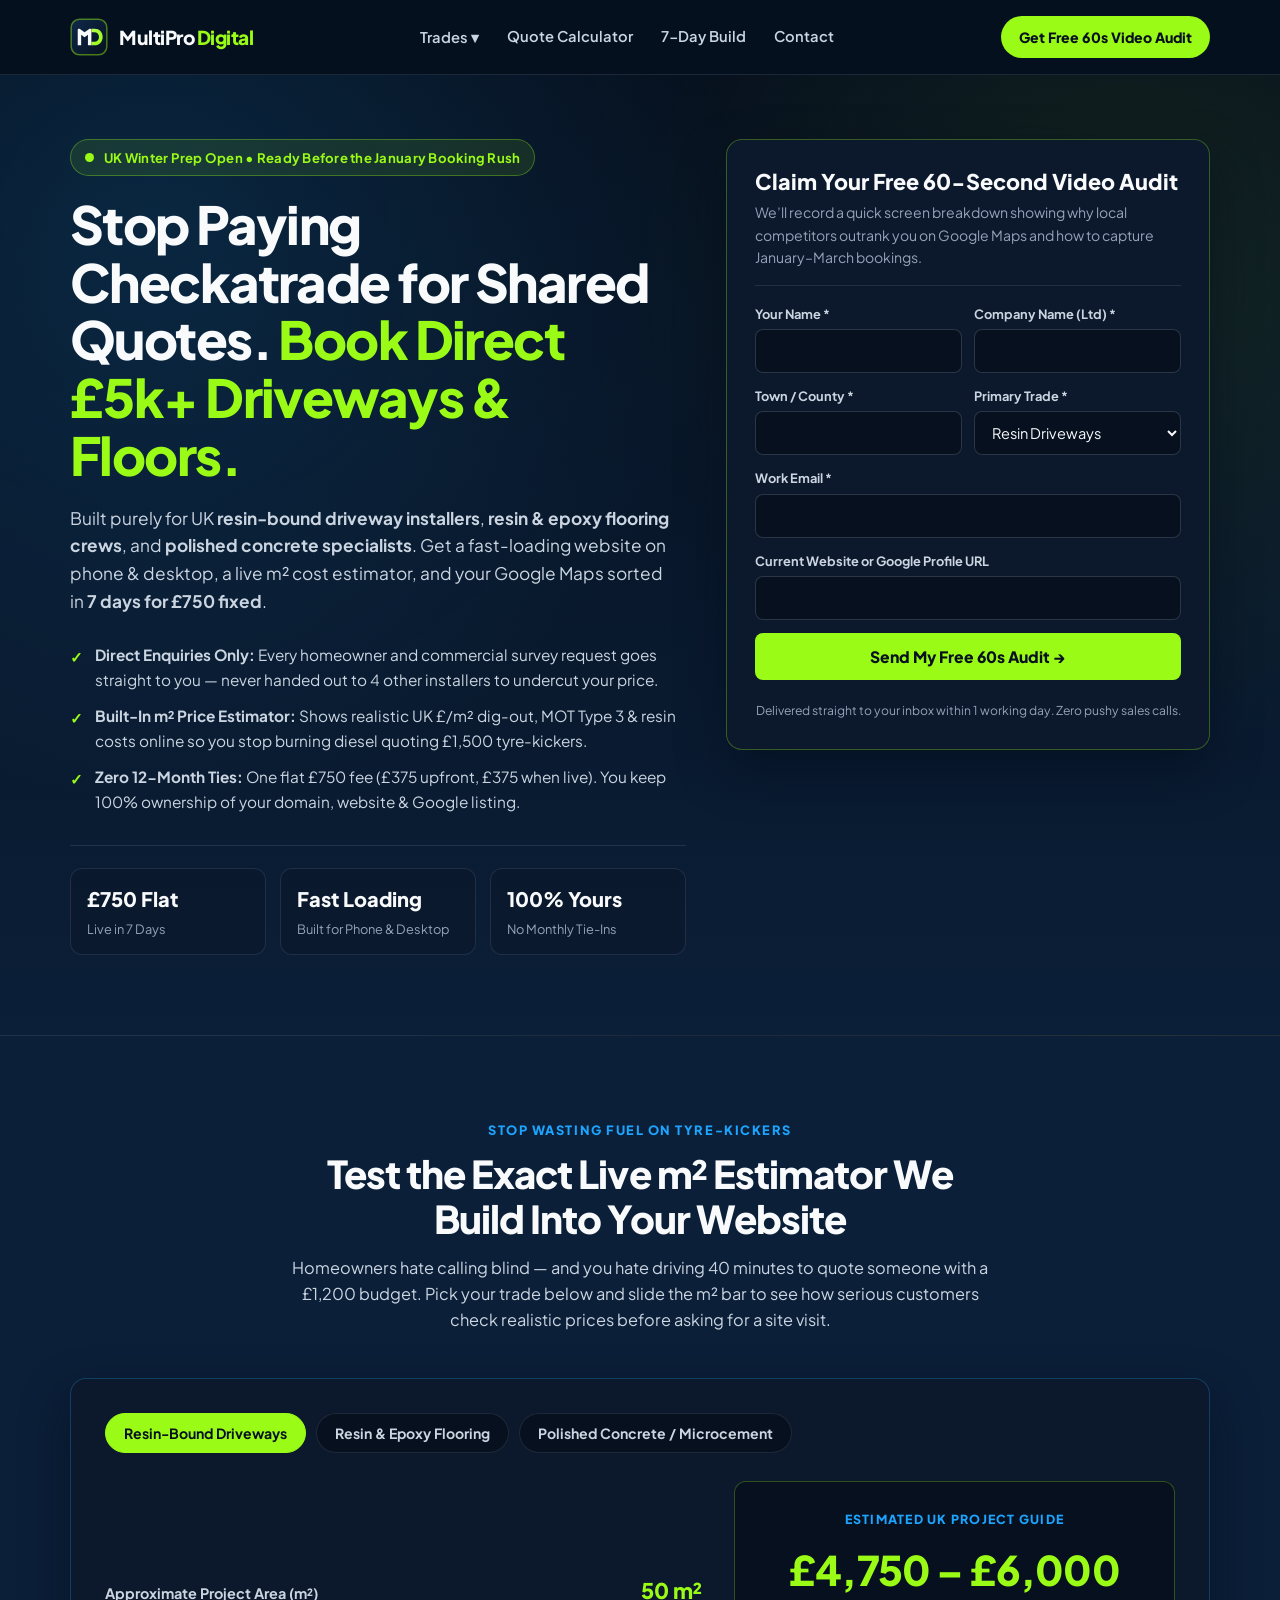
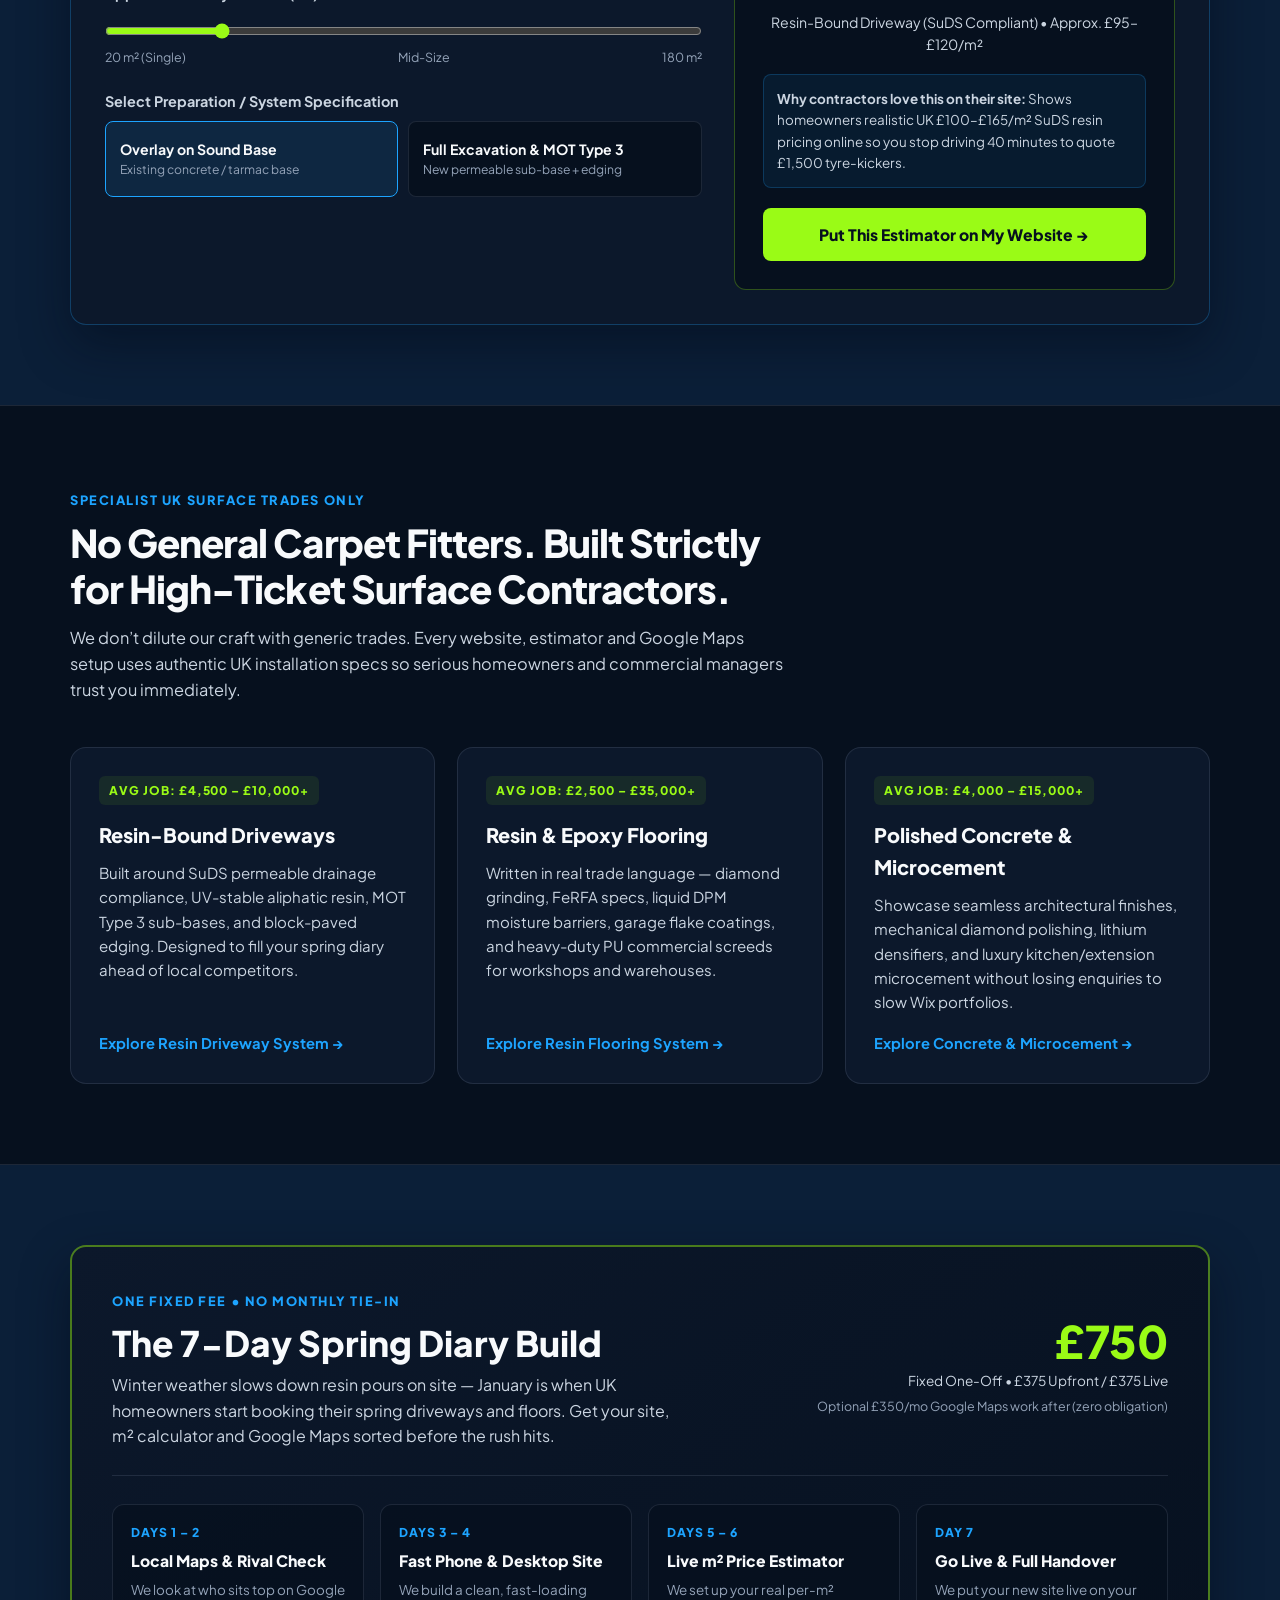
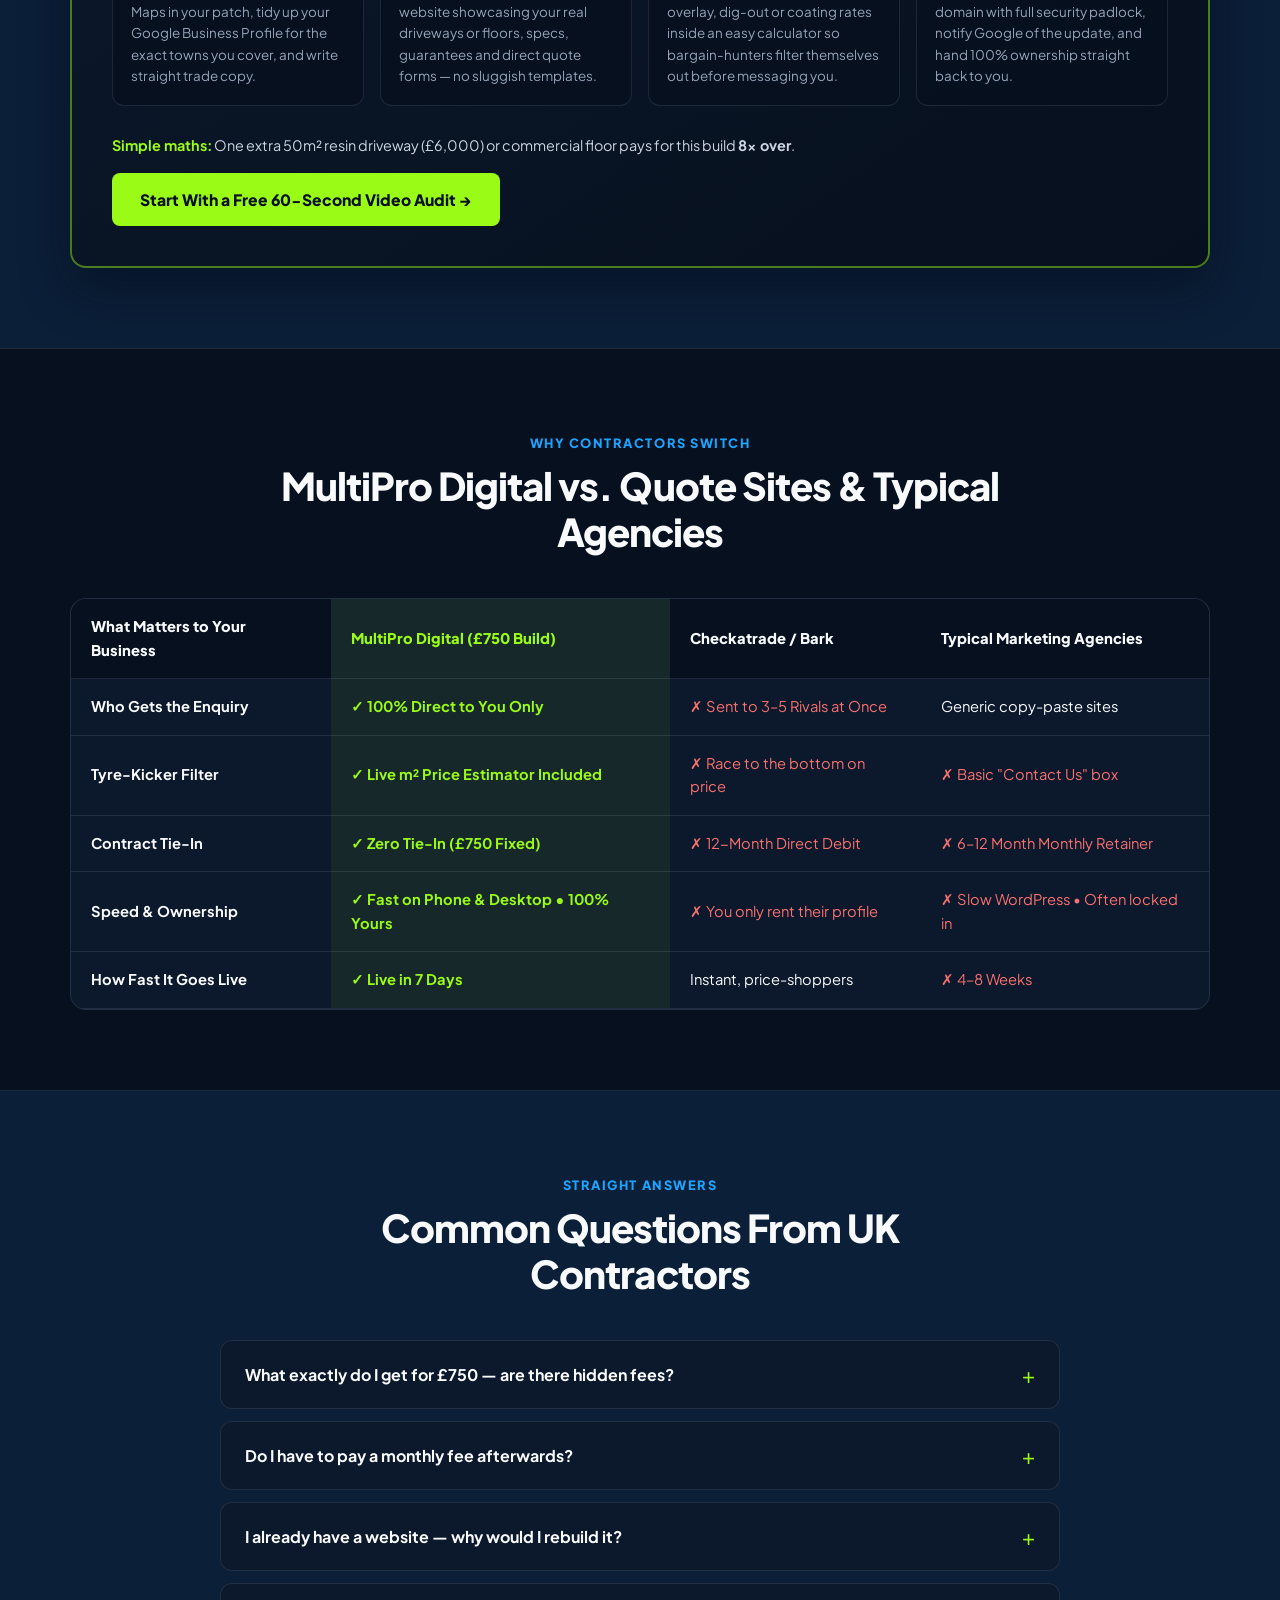
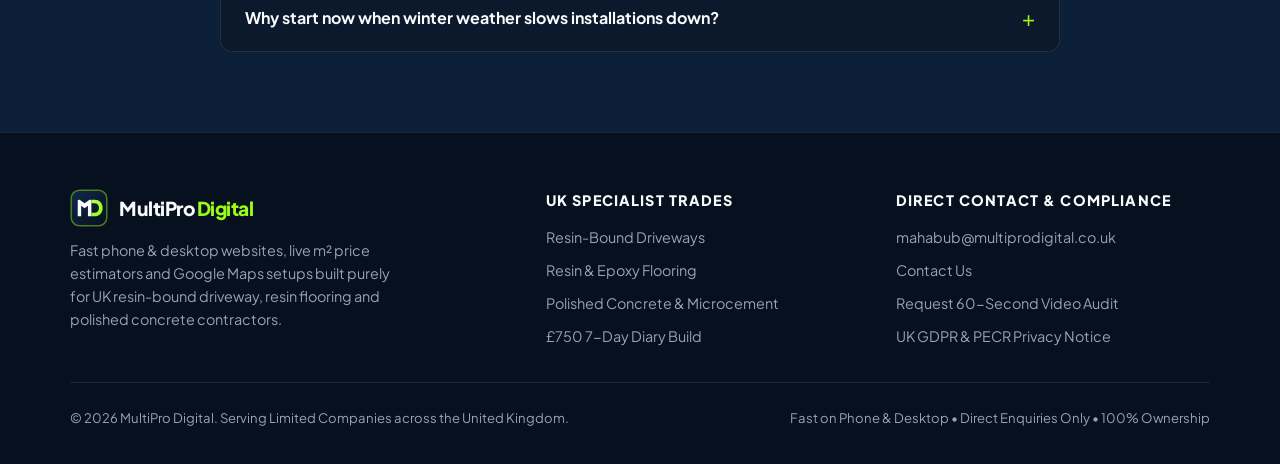
==== commit 842c2b38: "Add dedicated /estimator/ Quote Calculator page and update navbar links" ====
--- a/index.html
+++ b/index.html
@@ -106,7 +106,7 @@
             <a href="/polished-concrete/">Polished Concrete &amp; Microcement</a>
           </div>
         </div>
-        <a href="#estimator">m² Estimator</a>
+        <a href="/estimator/">Quote Calculator</a>
         <a href="#offer">7-Day Build</a>
         <a href="/contact/">Contact</a>
       </nav>
@@ -372,34 +372,34 @@
             </thead>
             <tbody>
               <tr>
-                <td><strong>Who Gets the Enquiry</strong></td>
-                <td class="highlight good">✓ 100% Direct to You Only</td>
-                <td class="bad">✗ Sent to 3–5 Rivals at Once</td>
-                <td>Generic copy-paste sites</td>
+                <td class="comp-metric"><strong>Who Gets the Enquiry</strong></td>
+                <td class="highlight good" data-label="MultiPro Digital (£750 Build)">✓ 100% Direct to You Only</td>
+                <td class="bad" data-label="Checkatrade / Bark">✗ Sent to 3–5 Rivals at Once</td>
+                <td data-label="Typical Marketing Agencies">Generic copy-paste sites</td>
               </tr>
               <tr>
-                <td><strong>Tyre-Kicker Filter</strong></td>
-                <td class="highlight good">✓ Live m² Price Estimator Included</td>
-                <td class="bad">✗ Race to the bottom on price</td>
-                <td class="bad">✗ Basic "Contact Us" box</td>
+                <td class="comp-metric"><strong>Tyre-Kicker Filter</strong></td>
+                <td class="highlight good" data-label="MultiPro Digital (£750 Build)">✓ Live m² Price Estimator Included</td>
+                <td class="bad" data-label="Checkatrade / Bark">✗ Race to the bottom on price</td>
+                <td class="bad" data-label="Typical Marketing Agencies">✗ Basic "Contact Us" box</td>
               </tr>
               <tr>
-                <td><strong>Contract Tie-In</strong></td>
-                <td class="highlight good">✓ Zero Tie-In (£750 Fixed)</td>
-                <td class="bad">✗ 12-Month Direct Debit</td>
-                <td class="bad">✗ 6–12 Month Monthly Retainer</td>
+                <td class="comp-metric"><strong>Contract Tie-In</strong></td>
+                <td class="highlight good" data-label="MultiPro Digital (£750 Build)">✓ Zero Tie-In (£750 Fixed)</td>
+                <td class="bad" data-label="Checkatrade / Bark">✗ 12-Month Direct Debit</td>
+                <td class="bad" data-label="Typical Marketing Agencies">✗ 6–12 Month Monthly Retainer</td>
               </tr>
               <tr>
-                <td><strong>Speed &amp; Ownership</strong></td>
-                <td class="highlight good">✓ Fast on Phone &amp; Desktop • 100% Yours</td>
-                <td class="bad">✗ You only rent their profile</td>
-                <td class="bad">✗ Slow WordPress • Often locked in</td>
+                <td class="comp-metric"><strong>Speed &amp; Ownership</strong></td>
+                <td class="highlight good" data-label="MultiPro Digital (£750 Build)">✓ Fast on Phone &amp; Desktop • 100% Yours</td>
+                <td class="bad" data-label="Checkatrade / Bark">✗ You only rent their profile</td>
+                <td class="bad" data-label="Typical Marketing Agencies">✗ Slow WordPress • Often locked in</td>
               </tr>
               <tr>
-                <td><strong>How Fast It Goes Live</strong></td>
-                <td class="highlight good">✓ Live in 7 Days</td>
-                <td>Instant, price-shoppers</td>
-                <td class="bad">✗ 4–8 Weeks</td>
+                <td class="comp-metric"><strong>How Fast It Goes Live</strong></td>
+                <td class="highlight good" data-label="MultiPro Digital (£750 Build)">✓ Live in 7 Days</td>
+                <td data-label="Checkatrade / Bark">Instant, price-shoppers</td>
+                <td class="bad" data-label="Typical Marketing Agencies">✗ 4–8 Weeks</td>
               </tr>
             </tbody>
           </table>
--- a/styles.css
+++ b/styles.css
@@ -1155,6 +1155,72 @@
   }
 }
 
+@media (max-width: 768px) {
+  .table-wrap {
+    overflow: visible;
+    border: none;
+    background: transparent;
+  }
+
+  .comp-table {
+    min-width: 0;
+    width: 100%;
+    display: block;
+  }
+
+  .comp-table thead {
+    display: none;
+  }
+
+  .comp-table tbody {
+    display: grid;
+    gap: 14px;
+  }
+
+  .comp-table tr {
+    display: block;
+    background: var(--slate-card);
+    border: 1px solid var(--slate-border);
+    border-radius: var(--radius-md);
+    overflow: hidden;
+  }
+
+  .comp-table td {
+    display: block;
+    width: 100%;
+    padding: 12px 16px;
+    border-bottom: 1px solid var(--slate-border);
+    font-size: 0.9rem;
+  }
+
+  .comp-table td:last-child {
+    border-bottom: none;
+  }
+
+  .comp-table td.comp-metric {
+    background: var(--navy-deep);
+    color: var(--text-primary);
+    font-size: 0.95rem;
+    padding: 13px 16px;
+    border-bottom: 1px solid rgba(154, 251, 22, 0.2);
+  }
+
+  .comp-table td[data-label]::before {
+    content: attr(data-label);
+    display: block;
+    font-size: 0.72rem;
+    font-weight: 800;
+    text-transform: uppercase;
+    letter-spacing: 0.06em;
+    color: var(--text-muted);
+    margin-bottom: 4px;
+  }
+
+  .comp-table td.highlight[data-label]::before {
+    color: var(--brand-lime);
+  }
+}
+
 @media (max-width: 600px) {
   .hero {
     padding: 40px 0 56px;
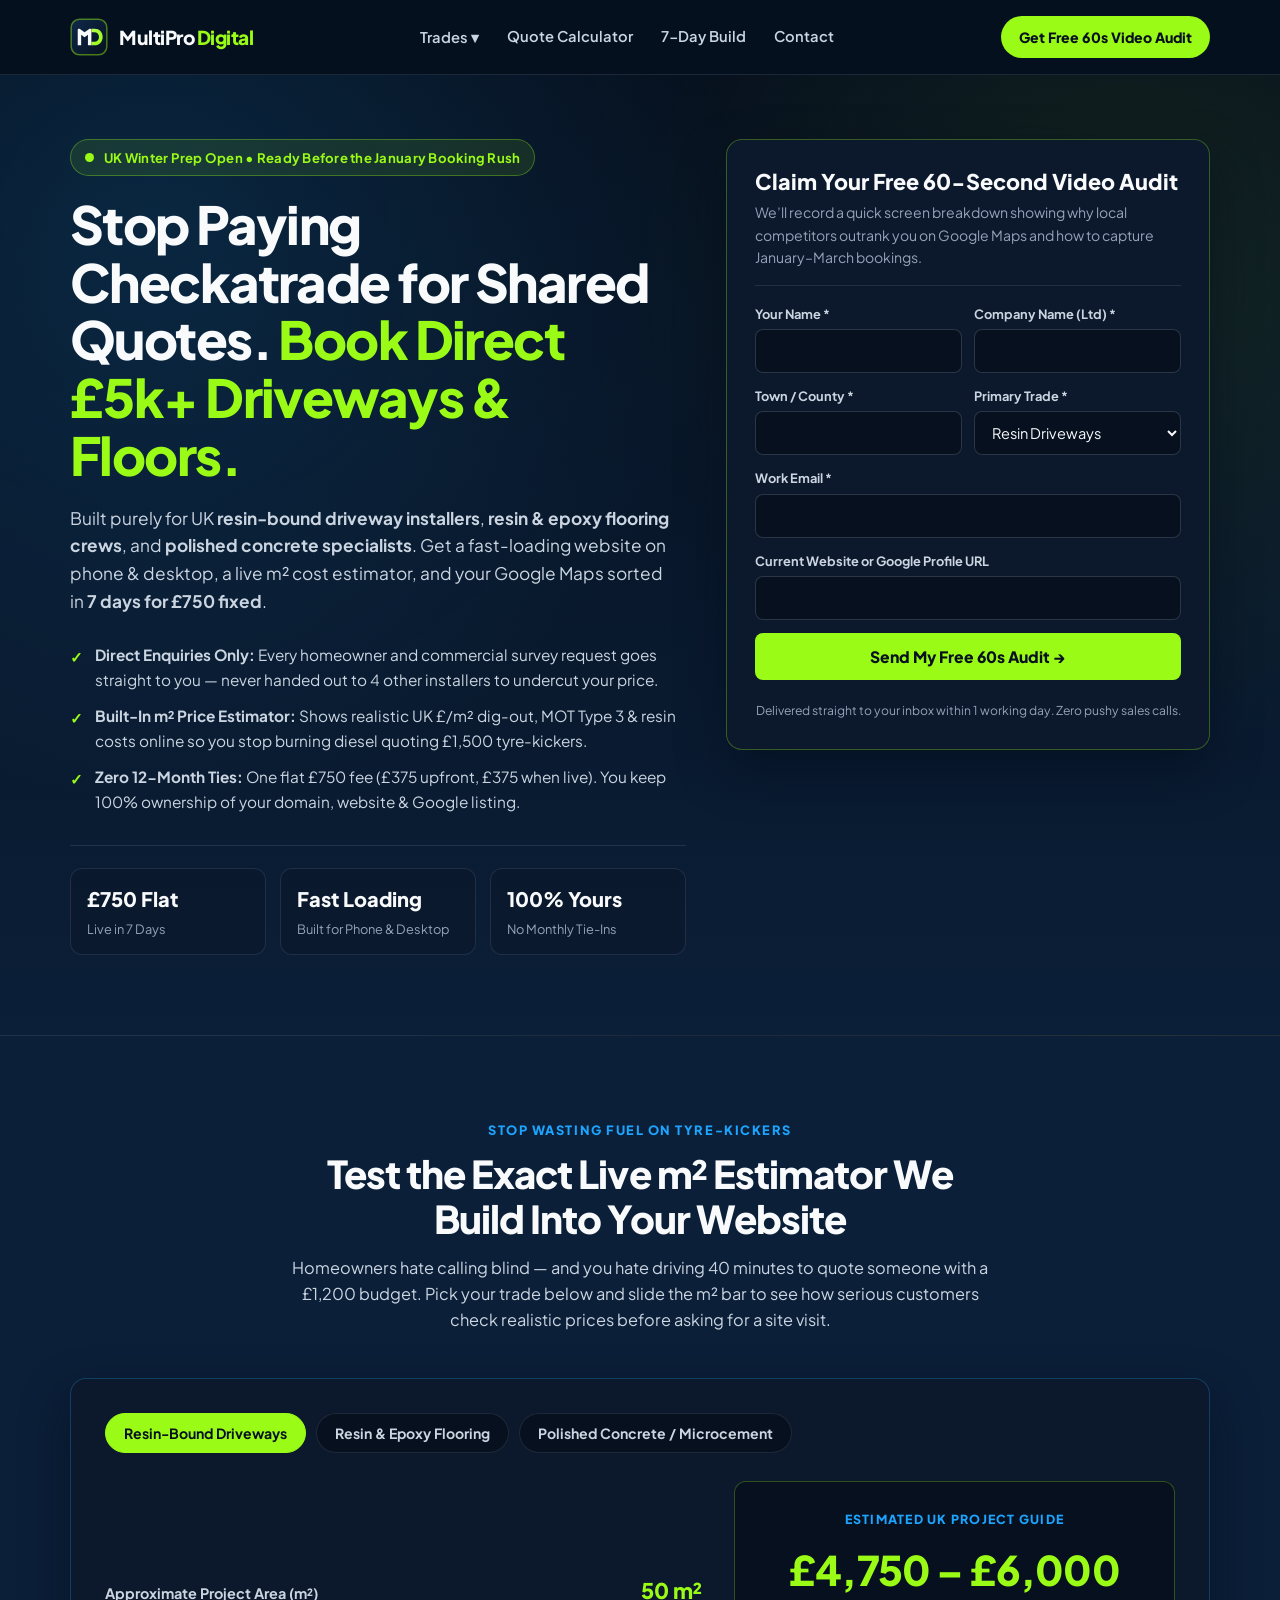
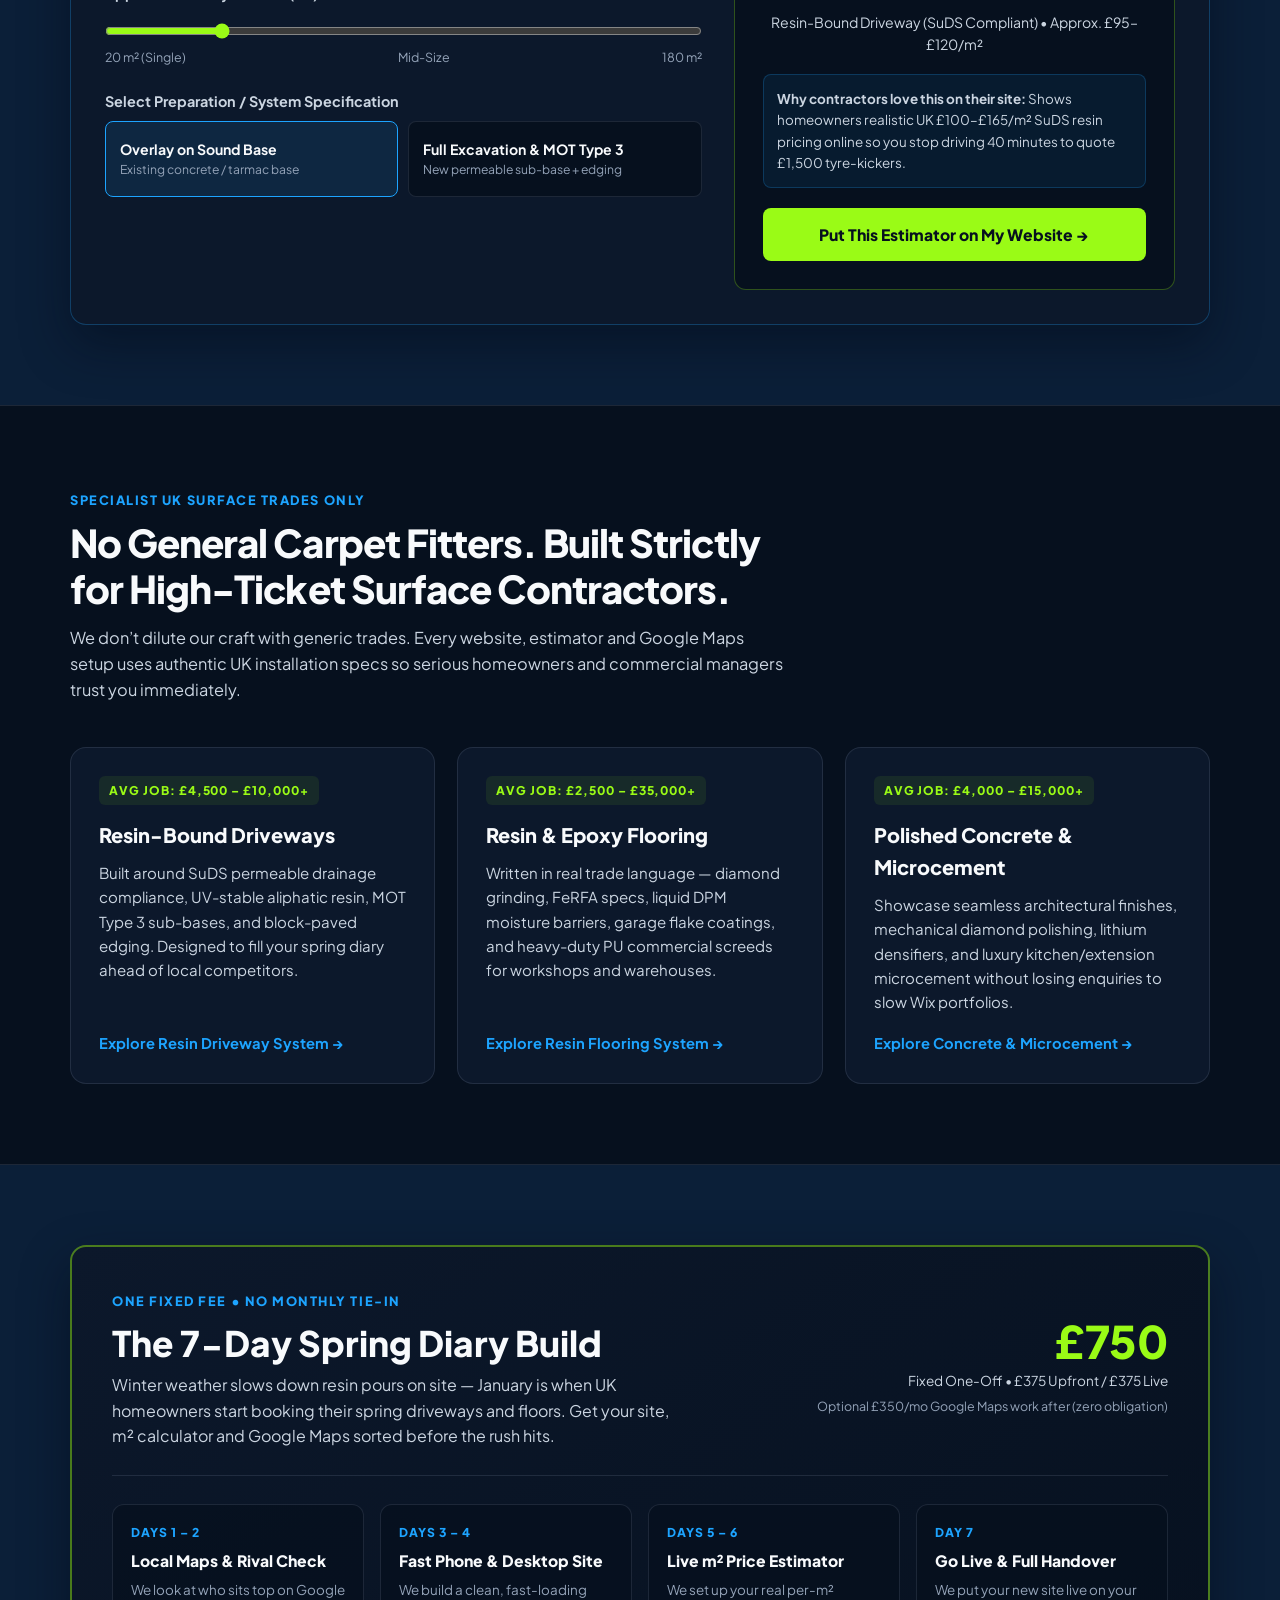
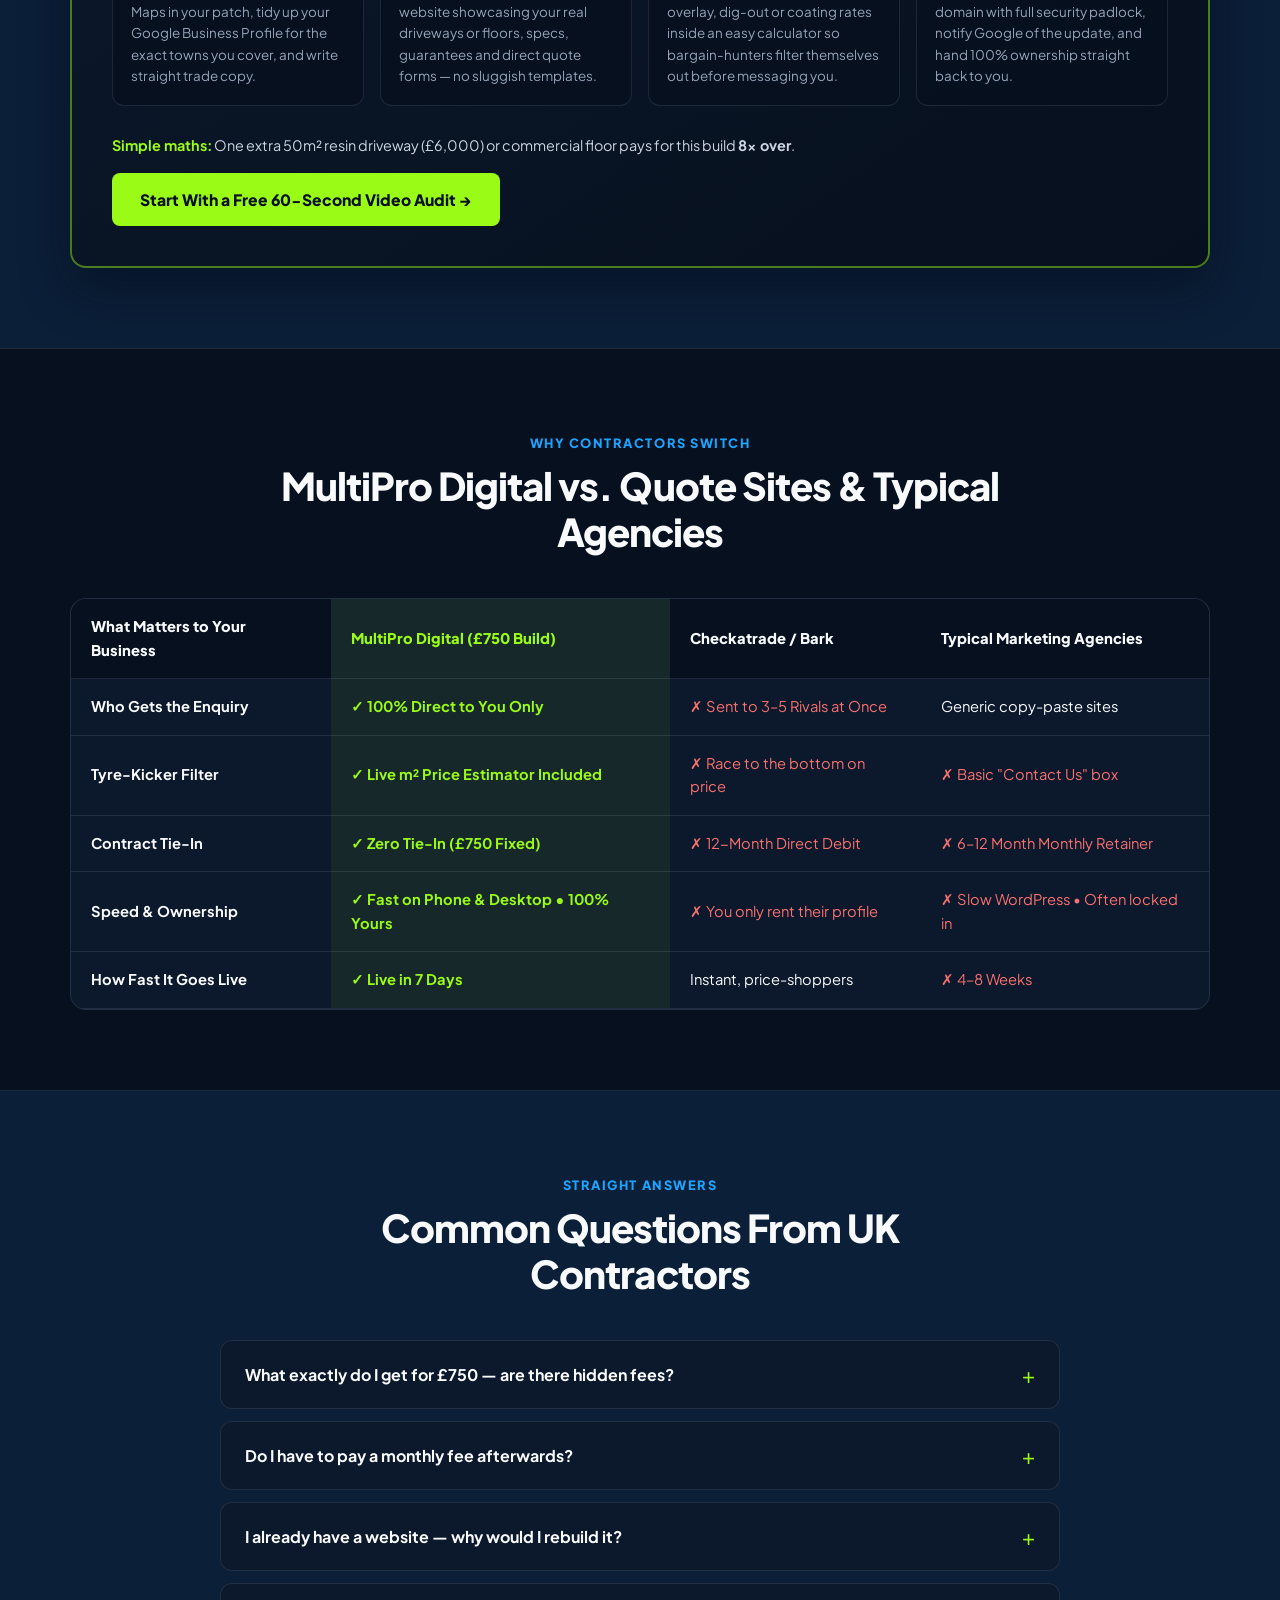
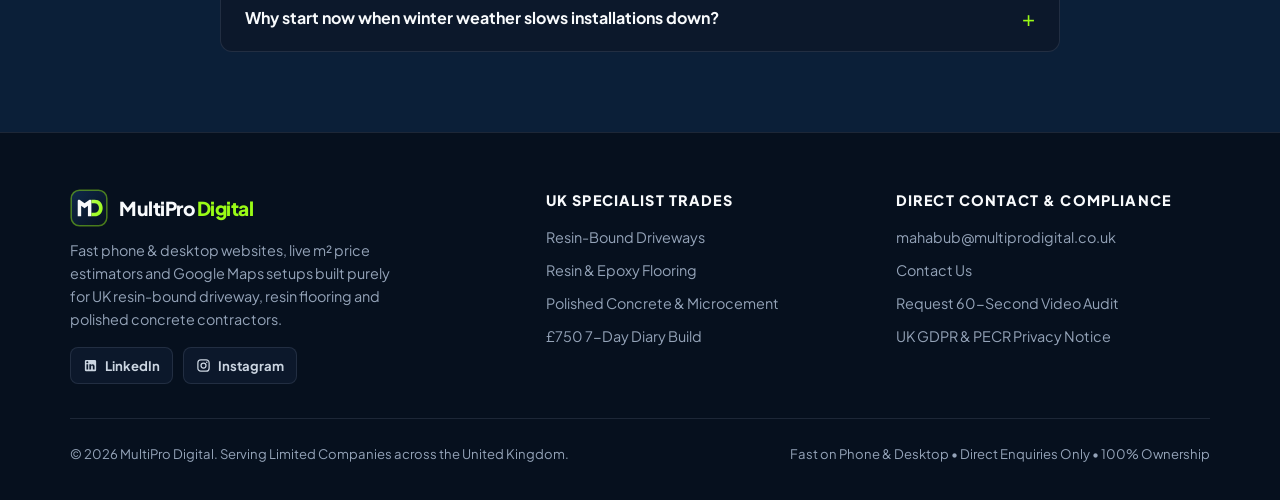
==== commit 8f071142: "Add LinkedIn and Instagram profile links across footer, contact page, and JSON-LD sameAs" ====
--- a/index.html
+++ b/index.html
@@ -36,6 +36,10 @@
         "name": "MultiPro Digital UK",
         "url": "https://multiprodigital.co.uk/",
         "email": "mahabub@multiprodigital.co.uk",
+        "sameAs": [
+          "https://www.linkedin.com/in/mahabub-kabir/",
+          "https://www.instagram.com/multiprodigitalagency/"
+        ],
         "areaServed": {
           "@type": "Country",
           "name": "United Kingdom"
@@ -471,6 +475,16 @@
           <p style="font-size:0.9rem;color:var(--text-muted);max-width:340px;">
             Fast phone &amp; desktop websites, live m² price estimators and Google Maps setups built purely for UK resin-bound driveway, resin flooring and polished concrete contractors.
           </p>
+          <div class="social-links" aria-label="MultiPro Digital social profiles">
+            <a class="social-link" href="https://www.linkedin.com/in/mahabub-kabir/" target="_blank" rel="noopener noreferrer" aria-label="MultiPro Digital on LinkedIn">
+              <svg viewBox="0 0 24 24" aria-hidden="true"><path d="M19 3a2 2 0 0 1 2 2v14a2 2 0 0 1-2 2H5a2 2 0 0 1-2-2V5a2 2 0 0 1 2-2h14m-.5 15.5v-5.3a3.26 3.26 0 0 0-3.26-3.26c-.85 0-1.84.52-2.28 1.3v-1.11h-2.79v8.37h2.79v-4.93c0-.77.62-1.4 1.39-1.4a1.4 1.4 0 0 1 1.4 1.4v4.93h2.75M6.88 8.56a1.68 1.68 0 0 0 1.68-1.68c0-.93-.75-1.69-1.68-1.69a1.69 1.69 0 0 0-1.69 1.69c0 .93.76 1.68 1.69 1.68m1.39 9.94v-8.37H5.5v8.37h2.77z"/></svg>
+              <span>LinkedIn</span>
+            </a>
+            <a class="social-link" href="https://www.instagram.com/multiprodigitalagency/" target="_blank" rel="noopener noreferrer" aria-label="MultiPro Digital on Instagram">
+              <svg viewBox="0 0 24 24" aria-hidden="true"><path d="M7.8 2h8.4C19.4 2 22 4.6 22 7.8v8.4a5.8 5.8 0 0 1-5.8 5.8H7.8C4.6 22 2 19.4 2 16.2V7.8A5.8 5.8 0 0 1 7.8 2m-.2 2A3.6 3.6 0 0 0 4 7.6v8.8C4 18.39 5.61 20 7.6 20h8.8a3.6 3.6 0 0 0 3.6-3.6V7.6C20 5.61 18.39 4 16.4 4H7.6m9.65 1.5a1.25 1.25 0 0 1 1.25 1.25A1.25 1.25 0 0 1 17.25 8 1.25 1.25 0 0 1 16 6.75a1.25 1.25 0 0 1 1.25-1.25M12 7a5 5 0 0 1 5 5 5 5 0 0 1-5 5 5 5 0 0 1-5-5 5 5 0 0 1 5-5m0 2a3 3 0 0 0-3 3 3 3 0 0 0 3 3 3 3 0 0 0 3-3 3 3 0 0 0-3-3z"/></svg>
+              <span>Instagram</span>
+            </a>
+          </div>
         </div>
 
         <div class="footer-col">
--- a/styles.css
+++ b/styles.css
@@ -1067,9 +1067,45 @@
   display: flex;
   flex-wrap: wrap;
   justify-content: space-between;
+  align-items: center;
   gap: 12px;
   font-size: 0.82rem;
   color: var(--text-muted);
+}
+
+.social-links {
+  display: flex;
+  flex-wrap: wrap;
+  align-items: center;
+  gap: 10px;
+  margin-top: 16px;
+}
+
+.social-link {
+  display: inline-flex;
+  align-items: center;
+  gap: 7px;
+  padding: 7px 12px;
+  border-radius: 8px;
+  background: var(--slate-card);
+  border: 1px solid var(--slate-border);
+  color: var(--text-secondary);
+  font-size: 0.82rem;
+  font-weight: 700;
+  transition: border-color 0.16s ease, color 0.16s ease, transform 0.16s ease;
+}
+
+.social-link svg {
+  width: 15px;
+  height: 15px;
+  fill: currentColor;
+  flex-shrink: 0;
+}
+
+.social-link:hover {
+  border-color: var(--brand-lime);
+  color: var(--brand-lime);
+  transform: translateY(-1px);
 }
 
 /* Legal Prose */
